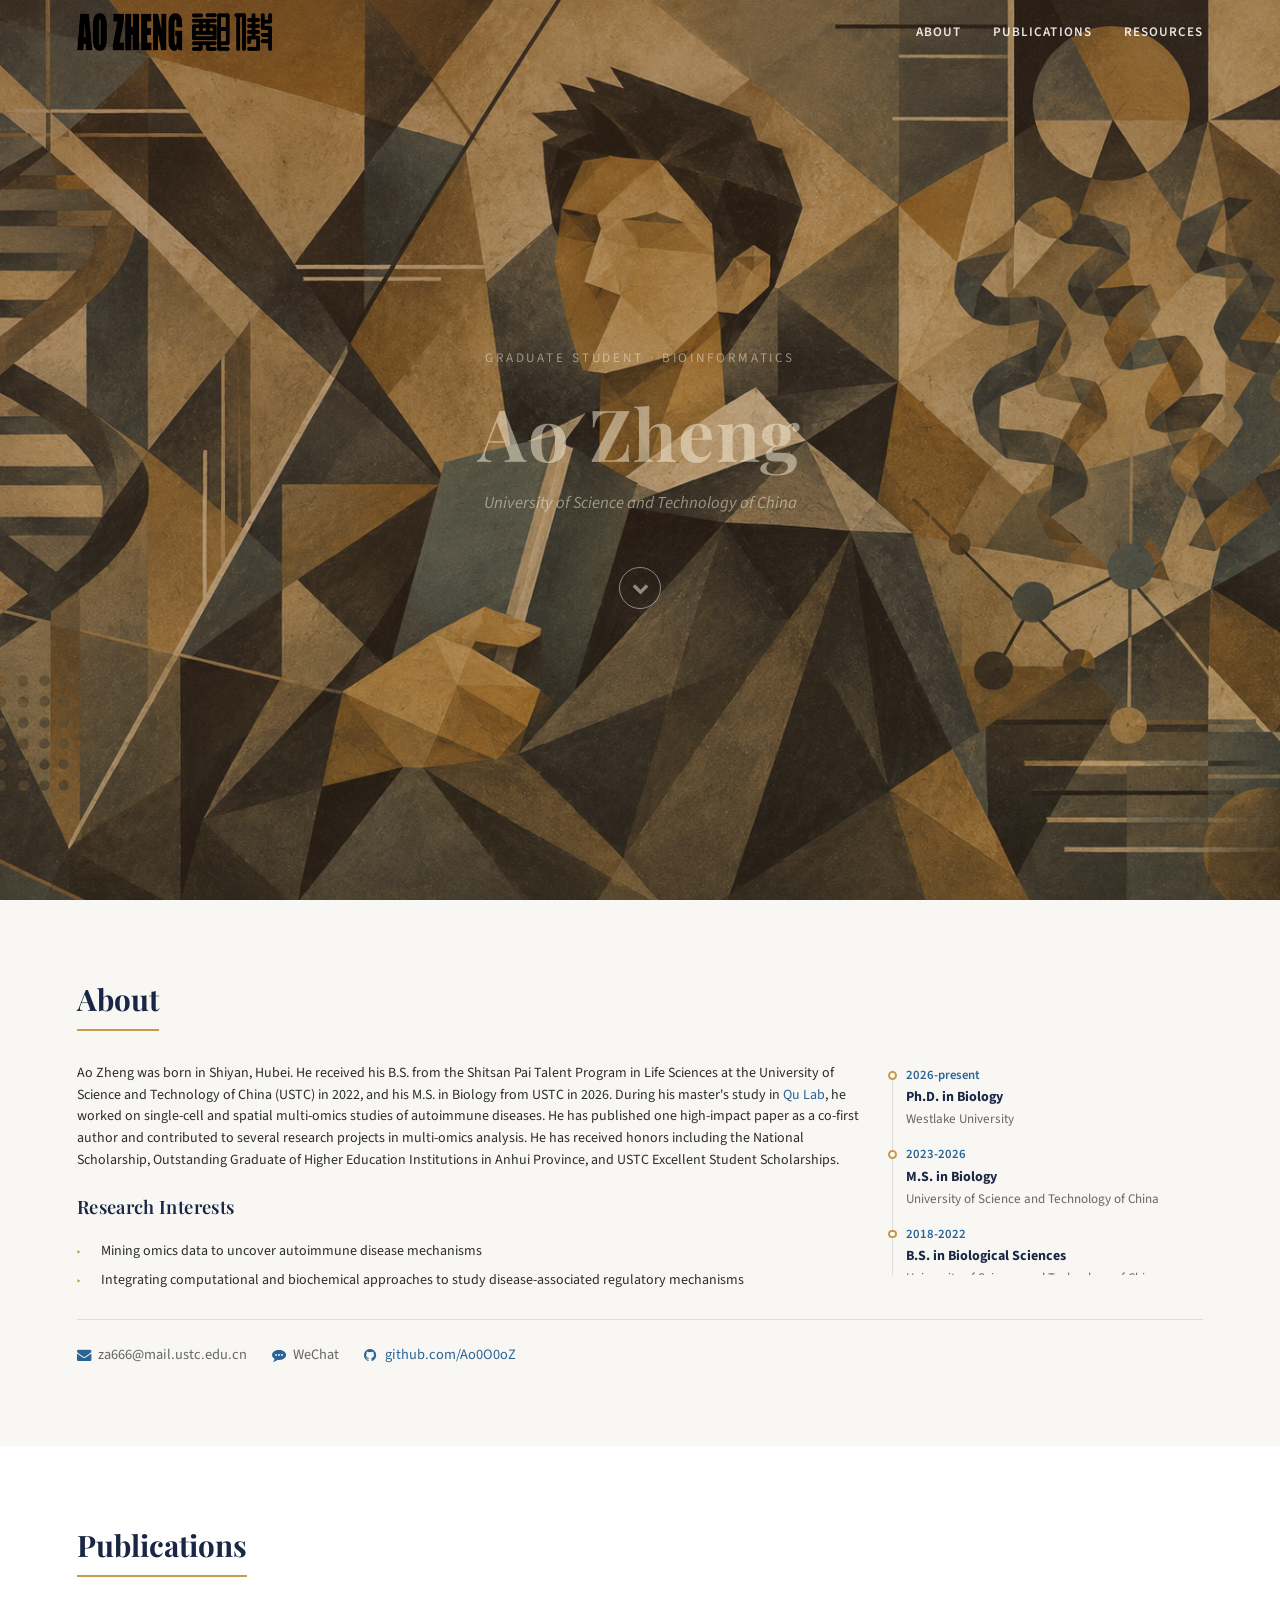
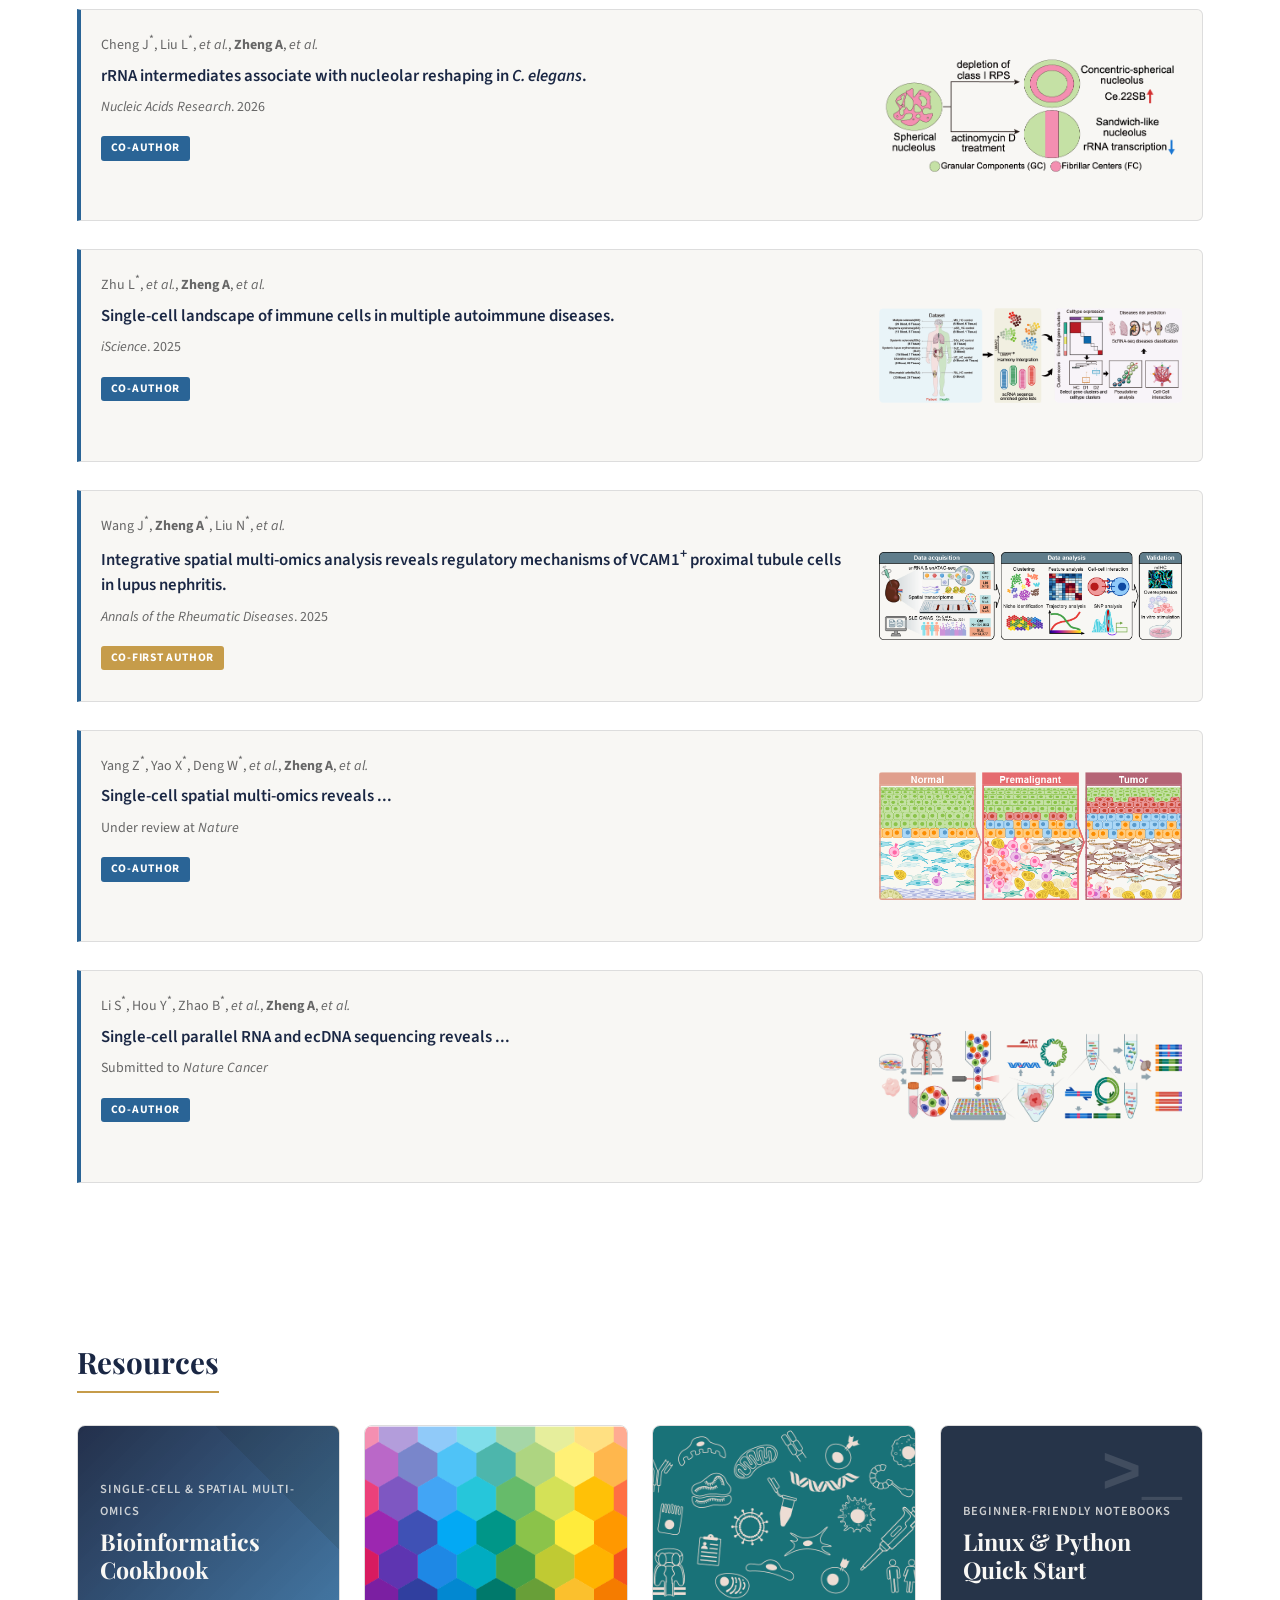
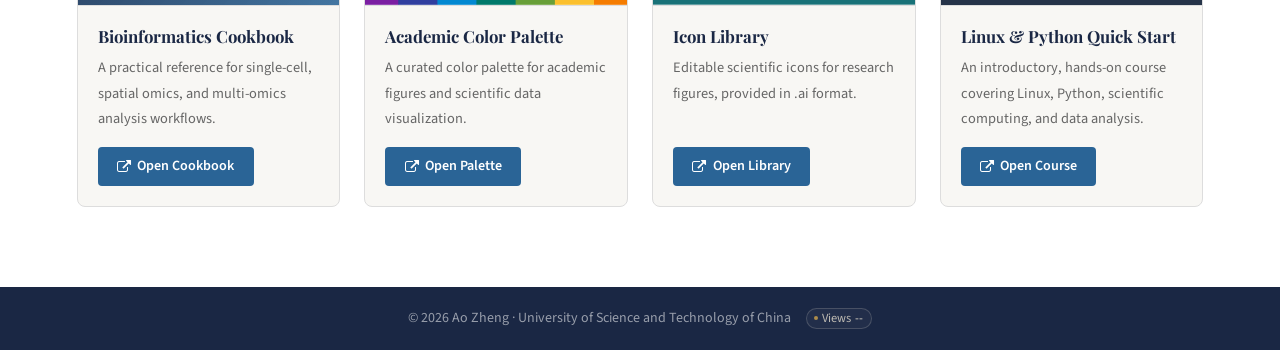
==== index.html @ b67fb912 "Add Linux and Python quick start course" ====
<!DOCTYPE html>
<html lang="en">
<head>
    <meta charset="UTF-8">
    <meta name="viewport" content="width=device-width, initial-scale=1.0">
    <title>Ao Zheng — Bioinformatics Researcher</title>
    <meta name="description" content="Personal website of Ao Zheng, graduate student at USTC specializing in bioinformatics and omics data analysis.">
    <meta name="keywords" content="Ao Zheng, bioinformatics, USTC, single-cell, spatial omics">
    <link rel="shortcut icon" href="images/favicon.png">

    <!-- Google Fonts -->
    <link rel="preconnect" href="https://fonts.googleapis.com">
    <link rel="preconnect" href="https://fonts.gstatic.com" crossorigin>
    <link href="https://fonts.googleapis.com/css2?family=Playfair+Display:ital,wght@0,400;0,600;0,700;1,400&family=Source+Sans+3:wght@300;400;600&display=swap" rel="stylesheet">

    <!-- Font Awesome (local) -->
    <link rel="stylesheet" href="css/font-awesome.min.css">

    <!-- Academic theme -->
    <link rel="stylesheet" href="css/academic.css">

</head>
<body>

<!-- ===================== NAVIGATION ===================== -->
<nav id="navbar">
    <div class="nav-container">
        <a href="#home" class="nav-brand">
            <img src="images/logo.png" id="nav-logo" alt="Ao Zheng">
        </a>
        <button class="nav-toggle" id="navToggle" aria-label="Toggle navigation">
            <span></span><span></span><span></span>
        </button>
        <ul class="nav-links" id="navLinks">
            <li><a href="#about">About</a></li>
            <li><a href="#publications">Publications</a></li>
            <li><a href="#resources">Resources</a></li>
        </ul>
    </div>
</nav>

<!-- ===================== HERO ===================== -->
<section id="home" class="hero">
    <div class="hero-overlay"></div>
    <div class="hero-content">
        <p class="hero-label">Graduate Student &middot; Bioinformatics</p>
        <h1 class="hero-name">Ao Zheng</h1>
        <p class="hero-affil">University of Science and Technology of China</p>
        <a href="#about" class="hero-scroll" aria-label="Scroll to About">
            <i class="fa fa-chevron-down"></i>
        </a>
    </div>
</section>

<!-- ===================== ABOUT ===================== -->
<section id="about" class="section section-light">
    <div class="container">
        <h2 class="section-title">About</h2>
        <div class="about-layout">
            <div class="about-bio">
                <p>Ao Zheng was born in Shiyan, Hubei. He received his B.S. from the Shitsan Pai Talent Program in Life Sciences at the University of Science and Technology of China (USTC) in 2022, and his M.S. in Biology from USTC in 2026. During his master's study in <a href="https://qulab.ustc.edu.cn/" target="_blank" rel="noopener">Qu Lab</a>, he worked on single-cell and spatial multi-omics studies of autoimmune diseases. He has published one high-impact paper as a co-first author and contributed to several research projects in multi-omics analysis. He has received honors including the National Scholarship, Outstanding Graduate of Higher Education Institutions in Anhui Province, and USTC Excellent Student Scholarships.</p>
                <div class="education-panel" aria-label="Education timeline">
                    <div class="education-timeline">
                        <div class="education-item">
                            <span class="education-year">2026-present</span>
                            <strong>Ph.D. in Biology</strong>
                            <p>Westlake University</p>
                        </div>
                        <div class="education-item">
                            <span class="education-year">2023-2026</span>
                            <strong>M.S. in Biology</strong>
                            <p>University of Science and Technology of China</p>
                        </div>
                        <div class="education-item">
                            <span class="education-year">2018-2022</span>
                            <strong>B.S. in Biological Sciences</strong>
                            <p>University of Science and Technology of China</p>
                        </div>
                        <div class="education-item">
                            <span class="education-year">2015-2018</span>
                            <strong>High School</strong>
                            <p>Shenzhen Middle School</p>
                        </div>
                    </div>
                </div>
                <h3 class="subsection-title" style="margin-top:1.5rem;">Research Interests</h3>
                <ul class="interest-list">
                    <li>Mining omics data to uncover autoimmune disease mechanisms</li>
                    <li>Integrating computational and biochemical approaches to study disease-associated regulatory mechanisms</li>
                </ul>
                <div class="contact-info">
                    <span><i class="fa fa-envelope"></i> za666@mail.ustc.edu.cn</span>
                    <button type="button" class="wechat-toggle" id="wechatToggle" aria-expanded="false" aria-controls="wechatQr">
                        <i class="fa fa-commenting"></i> WeChat
                    </button>
                    <span><i class="fa fa-github"></i> <a href="https://github.com/Ao0O0oZ" target="_blank" rel="noopener">github.com/Ao0O0oZ</a></span>
                </div>
            </div>
        </div>
    </div>
</section>

<div class="wechat-modal" id="wechatQr" hidden>
    <button type="button" class="wechat-modal-backdrop" id="wechatBackdrop" aria-label="Close WeChat QR code"></button>
    <div class="wechat-modal-card" role="dialog" aria-modal="true" aria-labelledby="wechatTitle">
        <button type="button" class="wechat-close" id="wechatClose" aria-label="Close WeChat QR code">&times;</button>
        <h3 id="wechatTitle">WeChat</h3>
        <img src="[data-uri]" alt="WeChat QR code">
        <p>ID: _Ao0O0oZ_</p>
    </div>
</div>

<!-- ===================== PUBLICATIONS ===================== -->
<section id="publications" class="section section-alt">
    <div class="container">
        <h2 class="section-title">Publications</h2>
        <div class="pub-list">

            <div class="pub-item">
                <div class="pub-content">
                    <p class="pub-authors">Cheng J<sup>*</sup>, Liu L<sup>*</sup>, <em>et al.</em>, <strong>Zheng A</strong>, <em>et al.</em></p>
                    <p class="pub-title">rRNA intermediates associate with nucleolar reshaping in <em>C. elegans</em>.</p>
                    <p class="pub-journal"><em>Nucleic Acids Research</em>. 2026</p>
                    <span class="pub-badge-co">Co-author</span>
                </div>
                <div class="pub-image">
                    <a href="https://academic.oup.com/nar/article/54/11/gkag598/8710946" target="_blank" rel="noopener">
                        <img src="images/publication-images/pub_3.png">
                    </a>
                </div>
            </div>

            <div class="pub-item">
                <div class="pub-content">
                    <p class="pub-authors">Zhu L<sup>*</sup>, <em>et al.</em>, <strong>Zheng A</strong>, <em>et al.</em></p>
                    <p class="pub-title">Single-cell landscape of immune cells in multiple autoimmune diseases.</p>
                    <p class="pub-journal"><em>iScience</em>. 2025</p>
                    <span class="pub-badge-co">Co-author</span>
                </div>
                <div class="pub-image">
                    <a href="https://www.cell.com/iscience/fulltext/S2589-0042(25)02776-2" target="_blank" rel="noopener">
                        <img src="images/publication-images/pub_2.png">
                    </a>
                </div>
            </div>

            <div class="pub-item">
                <div class="pub-content">
                    <p class="pub-authors">Wang J<sup>*</sup>, <strong>Zheng A</strong><sup>*</sup>, Liu N<sup>*</sup>, <em>et al.</em></p>
                    <p class="pub-title">Integrative spatial multi-omics analysis reveals regulatory mechanisms of VCAM1<sup>+</sup> proximal tubule cells in lupus nephritis.</p>
                    <p class="pub-journal"><em>Annals of the Rheumatic Diseases</em>. 2025</p>
                    <span class="pub-badge-first">Co-first Author</span>
                </div>
                <div class="pub-image">
                    <a href="https://www.sciencedirect.com/science/article/pii/S0003496725043158" target="_blank" rel="noopener">
                        <img src="images/publication-images/pub_1.png">
                    </a>
                </div>
            </div>

            <div class="pub-item">
                <div class="pub-content">
                    <p class="pub-authors">Yang Z<sup>*</sup>, Yao X<sup>*</sup>, Deng W<sup>*</sup>, <em>et al.</em>, <strong>Zheng A</strong>, <em>et al.</em></p>
                    <p class="pub-title">Single-cell spatial multi-omics reveals ...</p>
                    <p class="pub-journal">Under review at <em>Nature</em></p>
                    <span class="pub-badge-co">Co-author</span>
                </div>
                <div class="pub-image">
                    <img src="images/publication-images/pub_a.png">
                </div>
            </div>

            <div class="pub-item">
                <div class="pub-content">
                    <p class="pub-authors">Li S<sup>*</sup>, Hou Y<sup>*</sup>, Zhao B<sup>*</sup>, <em>et al.</em>, <strong>Zheng A</strong>, <em>et al.</em></p>
                    <p class="pub-title">Single-cell parallel RNA and ecDNA sequencing reveals ...</p>
                    <p class="pub-journal">Submitted to <em>Nature Cancer</em></p>
                    <span class="pub-badge-co">Co-author</span>
                </div>
                <div class="pub-image">
                    <img src="images/publication-images/pub_b.png">
                </div>
            </div>

        </div>
    </div>
</section>

<!-- ===================== RESOURCES ===================== -->
<section id="resources" class="section section-alt">
    <div class="container">
        <h2 class="section-title">Resources</h2>
        <div class="resource-grid">
            <div class="resource-card">
                <div class="resource-cover resource-cover-cookbook">
                    <span>Single-cell &amp; Spatial Multi-omics</span>
                    <strong>Bioinformatics Cookbook</strong>
                </div>
                <div class="resource-info">
                    <h4>Bioinformatics Cookbook</h4>
                    <p>A practical reference for single-cell, spatial omics, and multi-omics analysis workflows.</p>
                    <a href="resources/bioinformatics_cookbook.html" target="_blank" rel="noopener" class="btn-download">
                        <i class="fa fa-external-link"></i> Open Cookbook
                    </a>
                </div>
            </div>
            <div class="resource-card">
                <div class="resource-image">
                    <img src="images/resources-images/palette_thumbnail.png" alt="Academic color palette preview">
                </div>
                <div class="resource-info">
                    <h4>Academic Color Palette</h4>
                    <p>A curated color palette for academic figures and scientific data visualization.</p>
                    <a href="resources/palette.html" target="_blank" rel="noopener" class="btn-download">
                        <i class="fa fa-external-link"></i> Open Palette
                    </a>
                </div>
            </div>
            <div class="resource-card">
                <div class="resource-image">
                    <img src="images/resources-images/icon_lib.png" alt="Scientific icon library preview">
                </div>
                <div class="resource-info">
                    <h4>Icon Library</h4>
                    <p>Editable scientific icons for research figures, provided in .ai format.</p>
                    <a href="resources/icon_library.html" target="_blank" rel="noopener" class="btn-download">
                        <i class="fa fa-external-link"></i> Open Library
                    </a>
                </div>
            </div>
            <div class="resource-card">
                <div class="resource-cover resource-cover-quickstart">
                    <span>Beginner-friendly notebooks</span>
                    <strong>Linux &amp; Python Quick Start</strong>
                </div>
                <div class="resource-info">
                    <h4>Linux &amp; Python Quick Start</h4>
                    <p>An introductory, hands-on course covering Linux, Python, scientific computing, and data analysis.</p>
                    <a href="resources/linux_python_quickstart.html" target="_blank" rel="noopener" class="btn-download">
                        <i class="fa fa-external-link"></i> Open Course
                    </a>
                </div>
            </div>
        </div>
    </div>
</section>

<!-- ===================== FOOTER ===================== -->
<footer id="footer">
    <div class="container">
        <p class="footer-line">
            <span>&copy; 2026 Ao Zheng &middot; University of Science and Technology of China</span>
            <span class="visitor-counter" aria-label="Page views">Views <span id="vercount_value_site_pv">--</span></span>
        </p>
    </div>
</footer>
<script defer src="https://events.vercount.one/js"></script>

<!-- Navigation behavior (vanilla JS — no jQuery required) -->
<script>
(function () {
    var navbar  = document.getElementById('navbar');
    var toggle  = document.getElementById('navToggle');
    var links   = document.getElementById('navLinks');
    var sections = Array.from(document.querySelectorAll('section[id]'));
    var navAs    = Array.from(document.querySelectorAll('.nav-links a[href^="#"]'));
    var wechatToggle = document.getElementById('wechatToggle');
    var wechatQr = document.getElementById('wechatQr');
    var wechatBackdrop = document.getElementById('wechatBackdrop');
    var wechatClose = document.getElementById('wechatClose');

    // Hamburger toggle
    toggle.addEventListener('click', function () {
        links.classList.toggle('open');
    });

    // Close mobile menu when a link is tapped
    links.addEventListener('click', function (e) {
        if (e.target.tagName === 'A') links.classList.remove('open');
    });

    if (wechatToggle && wechatQr) {
        function openWechatQr() {
            wechatQr.hidden = false;
            wechatToggle.setAttribute('aria-expanded', 'true');
        }

        function closeWechatQr() {
            wechatQr.hidden = true;
            wechatToggle.setAttribute('aria-expanded', 'false');
        }

        wechatToggle.addEventListener('click', openWechatQr);
        if (wechatBackdrop) wechatBackdrop.addEventListener('click', closeWechatQr);
        if (wechatClose) wechatClose.addEventListener('click', closeWechatQr);
        document.addEventListener('keydown', function (e) {
            if (e.key === 'Escape' && !wechatQr.hidden) closeWechatQr();
        });
    }

    // Sticky nav + scroll-spy
    window.addEventListener('scroll', function () {
        var y = window.scrollY;
        navbar.classList.toggle('scrolled', y > 50);

        // Scroll-spy
        var current = '';
        sections.forEach(function (sec) {
            if (y >= sec.offsetTop - 90) current = sec.id;
        });
        navAs.forEach(function (a) {
            a.classList.toggle('active', a.getAttribute('href') === '#' + current);
        });
    }, { passive: true });
})();
</script>

</body>
</html>
---- css/academic.css ----
/* ====================================================
   ACADEMIC PERSONAL WEBSITE — Ao Zheng
   ==================================================== */

:root {
    --navy:       #1a2744;
    --blue:       #2a6496;
    --blue-light: #3a7cbd;
    --accent:     #c69c4a;
    --text:       #2c2c2c;
    --text-muted: #666;
    --bg:         #f8f7f4;
    --bg-alt:     #ffffff;
    --border:     #ddd;
    --section-pad: 5rem;
    --page-width:  88%;
}

*, *::before, *::after { box-sizing: border-box; margin: 0; padding: 0; }

html { scroll-behavior: smooth; }

body {
    font-family: 'Source Sans 3', 'Source Sans Pro', 'Helvetica Neue', Arial, sans-serif;
    font-size: 17px;
    font-weight: 400;
    color: var(--text);
    background: var(--bg);
    line-height: 1.75;
}

h1, h2, h3, h4 {
    font-family: 'Playfair Display', Georgia, 'Times New Roman', serif;
    color: var(--navy);
    line-height: 1.3;
}

a { color: var(--blue); text-decoration: none; }
a:hover { text-decoration: underline; }

/* ===================== NAVIGATION ===================== */

#navbar {
    position: fixed;
    top: 0; left: 0; right: 0;
    z-index: 1000;
    background: transparent;
    transition: background 0.3s, box-shadow 0.3s;
}

#navbar.scrolled {
    background: rgba(255, 255, 255, 0.97);
    box-shadow: 0 1px 8px rgba(0, 0, 0, 0.1);
}

.nav-container {
    width: var(--page-width);
    max-width: none;
    margin: 0 auto;
    padding: 0;
    height: 64px;
    display: flex;
    align-items: center;
    justify-content: space-between;
}

.nav-brand {
    display: flex;
    align-items: center;
    text-decoration: none;
    flex-shrink: 0;
}

#nav-logo {
    height: 38px;
    width: auto;
    display: block;
}

.nav-links {
    list-style: none;
    display: flex;
    align-items: center;
    gap: 2rem;
}

.nav-links a {
    font-size: 0.82rem;
    font-weight: 600;
    letter-spacing: 0.08em;
    text-transform: uppercase;
    color: rgba(255, 255, 255, 0.88);
    text-decoration: none;
    padding-bottom: 3px;
    border-bottom: 2px solid transparent;
    transition: color 0.2s, border-color 0.2s;
}

#navbar.scrolled .nav-links a { color: var(--text-muted); }

.nav-links a:hover,
.nav-links a.active {
    color: var(--accent) !important;
    border-bottom-color: var(--accent);
    text-decoration: none;
}

.nav-links .nav-cv { color: var(--accent) !important; }

.nav-toggle {
    display: none;
    flex-direction: column;
    gap: 5px;
    background: none;
    border: none;
    cursor: pointer;
    padding: 6px;
}

.nav-toggle span {
    display: block;
    width: 24px;
    height: 2px;
    background: white;
    border-radius: 1px;
    transition: background 0.3s, transform 0.3s;
}

#navbar.scrolled .nav-toggle span { background: var(--navy); }

/* ===================== HERO ===================== */

.hero {
    position: relative;
    height: 100vh;
    height: 100svh;
    min-height: 580px;
    background: url('../images/banner-images/banner-image-1.png') center center / cover no-repeat;
    display: flex;
    align-items: center;
    justify-content: center;
    text-align: center;
}

.hero-overlay {
    position: absolute;
    inset: 0;
    background: linear-gradient(
        160deg,
        rgba(80, 40, 15, 0.38) 0%,
        rgba(110, 65, 20, 0.20) 100%
    );
}

.hero-content {
    position: relative;
    z-index: 1;
    color: rgba(248, 239, 218, 0.5);
    padding: 0 1.5rem;
    max-width: 700px;
    transform: translateY(28px);
}

.hero-label {
    font-size: 0.82rem;
    letter-spacing: 0.22em;
    text-transform: uppercase;
    color: rgba(248, 239, 218, 0.5);
    margin-bottom: 1rem;
}

.hero-name {
    font-family: 'Playfair Display', serif;
    font-size: clamp(2.6rem, 6vw, 4.5rem);
    font-weight: 700;
    color: rgba(248, 239, 218, 0.5);
    margin-bottom: 0.6rem;
    letter-spacing: 0.02em;
}

.hero-affil {
    font-size: 1.05rem;
    color: rgba(248, 239, 218, 0.5);
    margin-bottom: 3rem;
    font-style: italic;
}

.hero-scroll {
    display: inline-flex;
    align-items: center;
    justify-content: center;
    width: 42px;
    height: 42px;
    border: 1px solid rgba(255, 255, 255, 0.45);
    border-radius: 50%;
    color: rgba(248, 239, 218, 0.5);
    text-decoration: none;
    transition: border-color 0.2s, color 0.2s;
    animation: bounce 2.2s ease-in-out infinite;
}

.hero-scroll:hover {
    border-color: var(--accent);
    color: var(--accent);
    text-decoration: none;
}

@keyframes bounce {
    0%, 100% { transform: translateY(0); }
    50%       { transform: translateY(7px); }
}

/* ===================== LAYOUT ===================== */

.container {
    width: var(--page-width);
    max-width: none;
    margin: 0 auto;
    padding: 0;
}

.section { padding: var(--section-pad) 0; }
.section-light { background: var(--bg); }
.section-alt   { background: var(--bg-alt); }

.section-title {
    font-size: 1.85rem;
    font-weight: 700;
    margin-bottom: 2rem;
    padding-bottom: 0.65rem;
    border-bottom: 2px solid var(--accent);
    display: inline-block;
}

.subsection-title {
    font-family: 'Playfair Display', serif;
    font-size: 1.15rem;
    font-weight: 600;
    color: var(--navy);
    margin: 2.5rem 0 1.1rem;
    letter-spacing: 0.02em;
}

/* ===================== ABOUT ===================== */

.about-layout {
    position: relative;
}

.about-bio {
    font-size: 0.875rem;
    line-height: 1.55;
}

.about-bio p { margin-bottom: 1rem; }

.about-bio > p:first-child {
    padding-right: min(36%, 340px);
}

.interest-list {
    list-style: none;
    margin: 0.4rem 0 1.2rem;
    padding: 0;
}

.interest-list li {
    padding: 0.25rem 0 0.25rem 1.5rem;
    position: relative;
    color: var(--text);
    font-size: 0.875rem;
    line-height: 1.5;
}

.interest-list li::before {
    content: '▸';
    position: absolute;
    left: 0;
    color: var(--accent);
    font-size: 0.85em;
    top: 0.4rem;
}

.education-panel {
    position: absolute;
    top: 0.15rem;
    right: 0;
    width: min(32%, 320px);
    max-height: 210px;
    overflow-y: auto;
    padding: 0.05rem 0 0.05rem 0.35rem;
    background: transparent;
}

.education-timeline {
    position: relative;
    display: grid;
    gap: 1rem;
    padding-left: 1.1rem;
}

.education-timeline::before {
    content: '';
    position: absolute;
    top: 0.25rem;
    bottom: 0.25rem;
    left: 0.2rem;
    width: 1px;
    background: var(--border);
}

.education-item {
    position: relative;
}

.education-item::before {
    content: '';
    position: absolute;
    top: 0.3rem;
    left: -1.15rem;
    width: 0.55rem;
    height: 0.55rem;
    border: 2px solid var(--accent);
    border-radius: 50%;
    background: var(--bg-alt);
}

.education-year {
    display: block;
    margin-bottom: 0.15rem;
    color: var(--blue);
    font-size: 0.8rem;
    font-weight: 600;
}

.education-item strong {
    display: block;
    color: var(--navy);
    font-size: 0.875rem;
    line-height: 1.35;
}

.education-item p {
    margin: 0.2rem 0 0;
    color: var(--text-muted);
    font-size: 0.82rem;
    line-height: 1.45;
}

.contact-info {
    display: flex;
    flex-wrap: wrap;
    gap: 0.75rem 1.5rem;
    margin-top: 1.5rem;
    padding-top: 1.5rem;
    border-top: 1px solid var(--border);
}

.contact-info span {
    display: inline-flex;
    align-items: center;
    gap: 0.45rem;
    font-size: 0.9rem;
    color: var(--text-muted);
}

.wechat-toggle {
    display: inline-flex;
    align-items: center;
    gap: 0.45rem;
    border: 0;
    background: transparent;
    color: var(--text-muted);
    font: inherit;
    font-size: 0.9rem;
    cursor: pointer;
    padding: 0;
}

.wechat-toggle:hover,
.wechat-toggle[aria-expanded="true"] {
    color: var(--blue);
}

.contact-info i,
.wechat-toggle i {
    color: var(--blue);
    width: 1em;
    text-align: center;
}

.wechat-modal[hidden] {
    display: none;
}

.wechat-modal {
    position: fixed;
    inset: 0;
    z-index: 2000;
    display: grid;
    place-items: center;
    padding: 1rem;
}

.wechat-modal-backdrop {
    position: absolute;
    inset: 0;
    border: 0;
    background: rgba(26, 39, 68, 0.42);
    cursor: pointer;
}

.wechat-modal-card {
    position: relative;
    z-index: 1;
    width: min(88vw, 260px);
    padding: 1.25rem;
    border: 1px solid var(--border);
    border-radius: 8px;
    background: var(--bg-alt);
    box-shadow: 0 18px 50px rgba(0, 0, 0, 0.22);
    text-align: center;
}

.wechat-modal-card h3 {
    margin-bottom: 0.8rem;
    font-size: 1.05rem;
}

.wechat-modal-card img {
    display: block;
    width: min(62vw, 180px);
    height: min(62vw, 180px);
    margin: 0 auto;
}

.wechat-modal-card p {
    margin: 0.75rem 0 0;
    color: var(--text-muted);
    font-size: 0.9rem;
}

.wechat-close {
    position: absolute;
    top: 0.45rem;
    right: 0.55rem;
    border: 0;
    background: transparent;
    color: var(--text-muted);
    font-size: 1.35rem;
    line-height: 1;
    cursor: pointer;
}

.wechat-close:hover {
    color: var(--navy);
}

/* ===================== PUBLICATIONS ===================== */

.pub-list {
    display: flex;
    flex-direction: column;
    gap: 1.75rem;
}

.pub-item {
    display: flex;
    gap: 1.5rem;
    align-items: flex-start;
    background: var(--bg);
    border: 1px solid var(--border);
    border-left: 4px solid var(--blue);
    border-radius: 0 6px 6px 0;
    padding: 1.25rem;
    transition: box-shadow 0.2s;
}

.pub-item:hover {
    box-shadow: 0 4px 16px rgba(0, 0, 0, 0.07);
}

.pub-content { flex: 1.25; }

.pub-authors {
    font-size: 0.875rem;
    color: var(--text-muted);
    margin-bottom: 0.4rem;
}

.pub-title {
    font-size: 1.05rem;
    font-weight: 600;
    color: var(--navy);
    line-height: 1.5;
    margin-bottom: 0.4rem;
}

.pub-journal {
    font-size: 0.875rem;
    color: var(--text-muted);
    margin-bottom: 0.8rem;
}

.pub-badge-first {
    display: inline-block;
    background: var(--accent);
    color: white;
    font-size: 0.72rem;
    font-weight: 700;
    letter-spacing: 0.06em;
    text-transform: uppercase;
    padding: 2px 10px;
    border-radius: 3px;
}

.pub-badge-co {
    display: inline-block;
    background: var(--blue);
    color: white;
    font-size: 0.72rem;
    font-weight: 700;
    letter-spacing: 0.06em;
    text-transform: uppercase;
    padding: 2px 10px;
    border-radius: 3px;
}

.pub-image {
    flex: 0 0 clamp(220px, 28%, 340px);
    aspect-ratio: 16 / 9;
    min-height: 160px;
    flex-shrink: 0;
    background: transparent;
    border: none;
    border-radius: 4px;
    display: flex;
    align-items: center;
    justify-content: center;
    overflow: hidden;
}

.pub-image img {
    max-width: 100%;
    max-height: 100%;
    width: auto;
    height: auto;
    object-fit: contain;
    display: block;
    border-radius: 3px;
}

/* ===================== GALLERY ===================== */

.gallery-grid {
    display: grid;
    grid-template-columns: repeat(auto-fill, minmax(200px, 1fr));
    gap: 0.9rem;
}

.gallery-item {
    position: relative;
    border-radius: 6px;
    overflow: hidden;
    background: #e8e8e8;
    aspect-ratio: 1 / 1;
    cursor: pointer;
}

.gallery-item img {
    width: 100%;
    height: 100%;
    object-fit: cover;
    display: block;
    transition: transform 0.35s ease;
}

.gallery-item:hover img { transform: scale(1.06); }

.gallery-caption {
    position: absolute;
    inset: 0;
    background: rgba(16, 28, 58, 0.84);
    color: white;
    font-size: 0.85rem;
    line-height: 1.5;
    display: flex;
    align-items: center;
    justify-content: center;
    text-align: center;
    padding: 1rem;
    opacity: 0;
    transition: opacity 0.28s ease;
}

.gallery-item:hover .gallery-caption { opacity: 1; }

/* ===================== RESOURCES ===================== */

.resource-grid {
    display: grid;
    grid-template-columns: repeat(auto-fill, minmax(260px, 1fr));
    gap: 1.5rem;
}

.resource-card {
    display: flex;
    flex-direction: column;
    border: 1px solid var(--border);
    border-radius: 8px;
    overflow: hidden;
    background: var(--bg);
    transition: box-shadow 0.25s;
}

.resource-card:hover { box-shadow: 0 6px 20px rgba(0, 0, 0, 0.09); }

.resource-image {
    height: 180px;
    border-bottom: 1px solid var(--border);
    background: var(--bg-alt);
}

.resource-image img {
    width: 100%;
    height: 100%;
    object-fit: cover;
    display: block;
}

.resource-cover {
    height: 180px;
    display: flex;
    flex: 0 0 auto;
    flex-direction: column;
    justify-content: flex-end;
    gap: 0.35rem;
    padding: 1.4rem;
    border-bottom: 1px solid var(--border);
    color: var(--bg);
}

.resource-cover span {
    font-size: 0.78rem;
    font-weight: 600;
    letter-spacing: 0.08em;
    text-transform: uppercase;
    color: rgba(248, 247, 244, 0.78);
}

.resource-cover strong {
    max-width: 15rem;
    font-family: 'Playfair Display', Georgia, 'Times New Roman', serif;
    font-size: 1.45rem;
    line-height: 1.18;
}

.resource-cover-cookbook {
    background:
        linear-gradient(135deg, rgba(26, 39, 68, 0.96), rgba(42, 100, 150, 0.88)),
        linear-gradient(45deg, transparent 72%, rgba(198, 156, 74, 0.86) 72%);
}

.resource-cover-quickstart {
    position: relative;
    isolation: isolate;
    background: #263449;
}

.resource-cover-quickstart::before {
    content: '>_';
    position: absolute;
    z-index: -1;
    top: 1rem;
    right: 1.25rem;
    color: rgba(248, 247, 244, 0.13);
    font-family: 'Courier New', monospace;
    font-size: 4.2rem;
    font-weight: 700;
    line-height: 1;
}

.resource-info {
    display: flex;
    flex: 1;
    flex-direction: column;
    padding: 1.25rem;
}

.resource-info h4 {
    font-family: 'Playfair Display', serif;
    font-size: 1.05rem;
    margin-bottom: 0.45rem;
}

.resource-info p {
    font-size: 0.9rem;
    color: var(--text-muted);
    margin-bottom: 1rem;
}

.resource-info .btn-download {
    margin-top: auto;
    align-self: flex-start;
}

.btn-download {
    display: inline-flex;
    align-items: center;
    gap: 0.4rem;
    background: var(--blue);
    color: white;
    padding: 0.45rem 1.2rem;
    border-radius: 4px;
    font-size: 0.88rem;
    font-weight: 600;
    text-decoration: none;
    transition: background 0.2s;
}

.btn-download:hover {
    background: var(--blue-light);
    color: white;
    text-decoration: none;
}

/* ===================== FOOTER ===================== */

#footer {
    background: var(--navy);
    color: rgba(255, 255, 255, 0.55);
    padding: 1.2rem 0;
    text-align: center;
    font-size: 0.875rem;
}

#footer p + p { margin-top: 0.6rem; }

.footer-line {
    display: inline-flex;
    align-items: center;
    justify-content: center;
    flex-wrap: wrap;
    gap: 0.9rem;
    margin: 0;
}

.visitor-counter {
    display: inline-flex;
    align-items: center;
    gap: 0.25rem;
    padding: 0.22rem 0.48rem;
    border: 1px solid rgba(248, 239, 218, 0.18);
    border-radius: 999px;
    background: rgba(255, 255, 255, 0.035);
    color: rgba(248, 239, 218, 0.72);
    font-size: 0.78rem;
    line-height: 1;
    white-space: nowrap;
}

.visitor-counter::before {
    content: '';
    width: 4px;
    height: 4px;
    border-radius: 50%;
    background: var(--accent);
    opacity: 0.85;
}

#vercount_value_site_pv {
    color: rgba(248, 239, 218, 0.9);
    font-variant-numeric: tabular-nums;
}

#footer a {
    color: rgba(255, 255, 255, 0.55);
    font-size: 1.2rem;
    transition: color 0.2s;
    text-decoration: none;
}

#footer a:hover { color: var(--accent); }

/* ===================== MOBILE ===================== */

@media (max-width: 768px) {
    :root {
        --section-pad: 3rem;
        --page-width: 88%;
    }

    /* Mobile nav */
    .nav-toggle { display: flex; }

    .nav-links {
        display: none;
        flex-direction: column;
        gap: 0;
        position: absolute;
        top: 64px; left: 0; right: 0;
        background: rgba(255, 255, 255, 0.98);
        box-shadow: 0 6px 16px rgba(0, 0, 0, 0.1);
        padding: 0.5rem 0 1rem;
    }

    .nav-links.open { display: flex; }
    .nav-links li { width: 100%; }

    .nav-links a {
        color: var(--navy) !important;
        display: block;
        padding: 0.7rem 2rem;
        border-bottom: none !important;
        font-size: 0.88rem;
    }

    .nav-links a:hover,
    .nav-links a.active {
        background: var(--bg);
        color: var(--blue) !important;
        border-color: transparent !important;
    }

    .about-bio > p:first-child {
        padding-right: 0;
    }

    .education-panel {
        position: static;
        width: auto;
        max-height: 220px;
        margin: 1rem 0 0.9rem;
    }

    /* Pub layout stacks */
    .pub-item { flex-direction: column; }

    .pub-image {
        width: 100%;
        flex-basis: auto;
        min-height: 0;
        aspect-ratio: 16 / 9;
    }

    /* Gallery: 2 columns on tablets */
    .gallery-grid { grid-template-columns: repeat(2, 1fr); }

    /* Show caption always on touch devices */
    .gallery-caption {
        opacity: 1;
        background: rgba(16, 28, 58, 0.65);
        font-size: 0.75rem;
    }

    .gallery-item img { transform: none !important; }

    .contact-info { flex-direction: column; gap: 0.45rem; }

    .footer-line { gap: 0.65rem; }
}

@media (max-width: 480px) {
    .hero-name { font-size: 2.2rem; }
    .section-title { font-size: 1.5rem; }
    .gallery-grid { grid-template-columns: repeat(2, 1fr); gap: 0.5rem; }
}
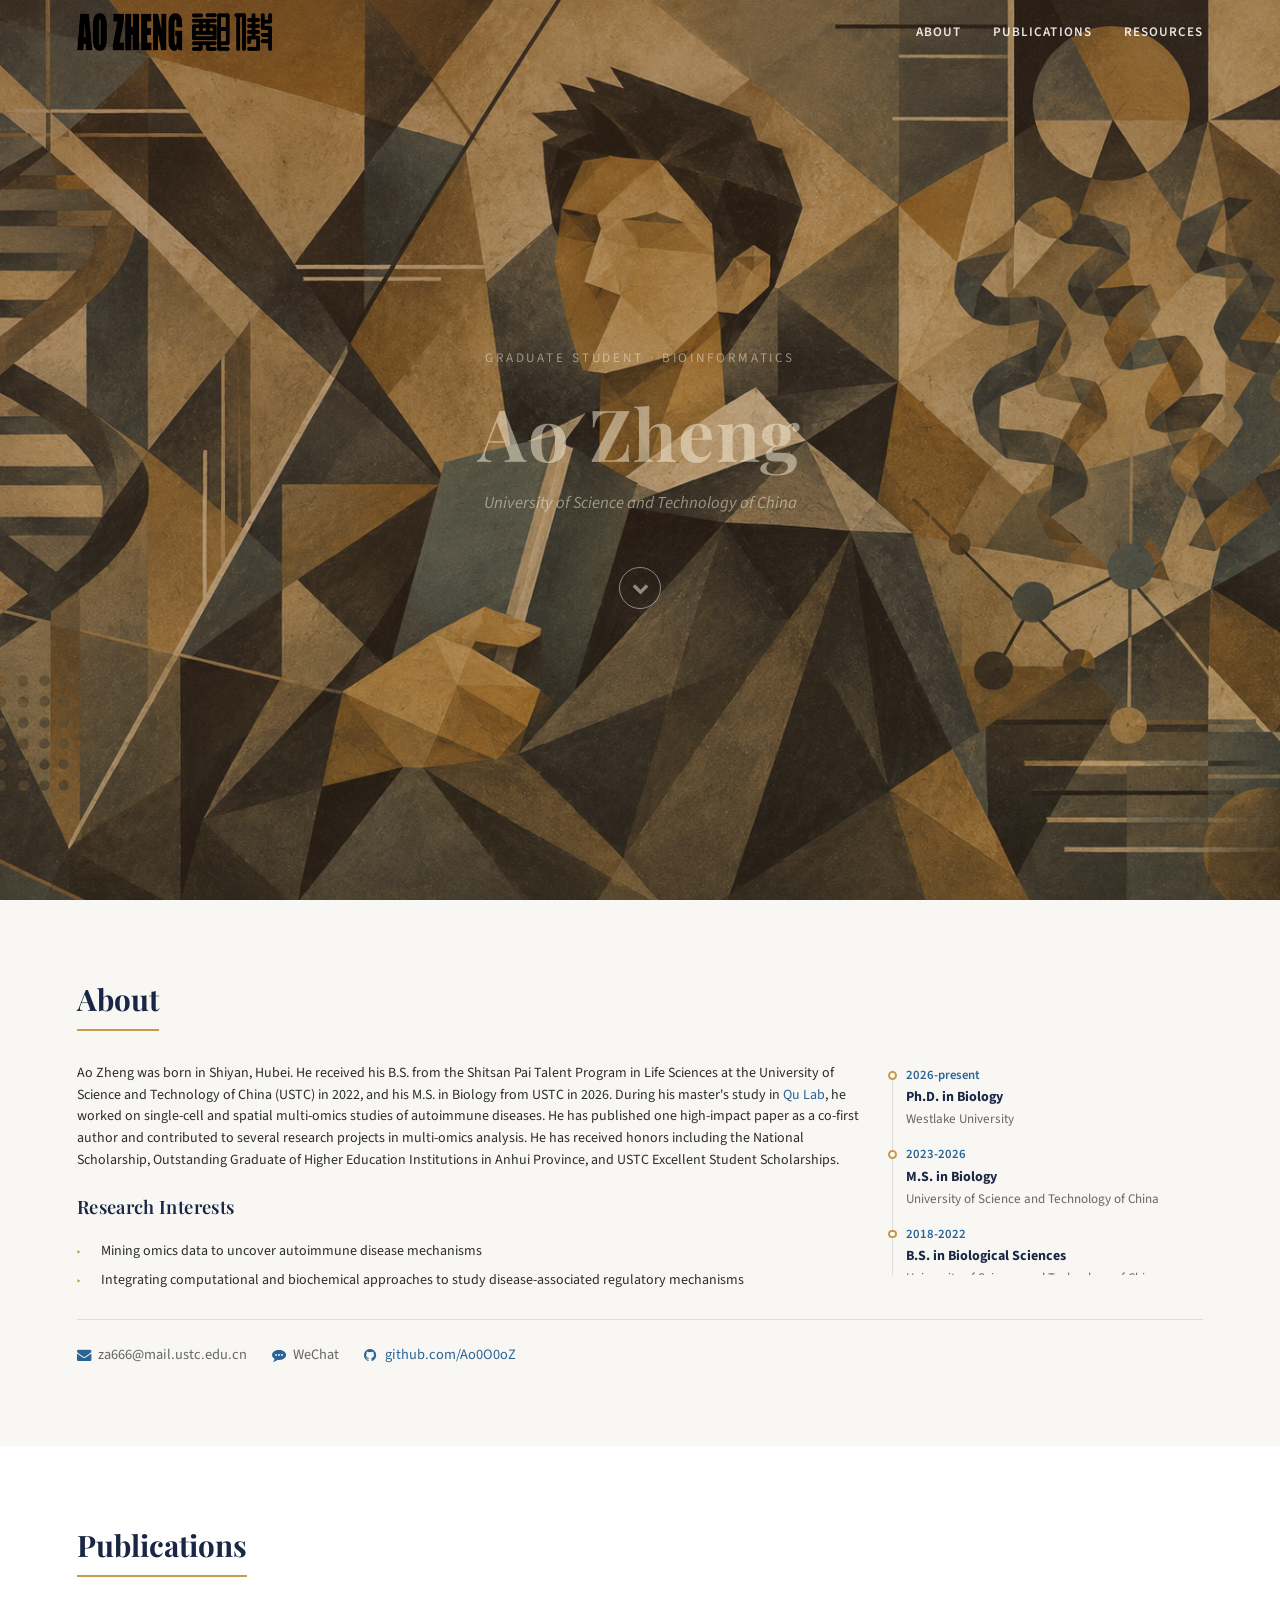
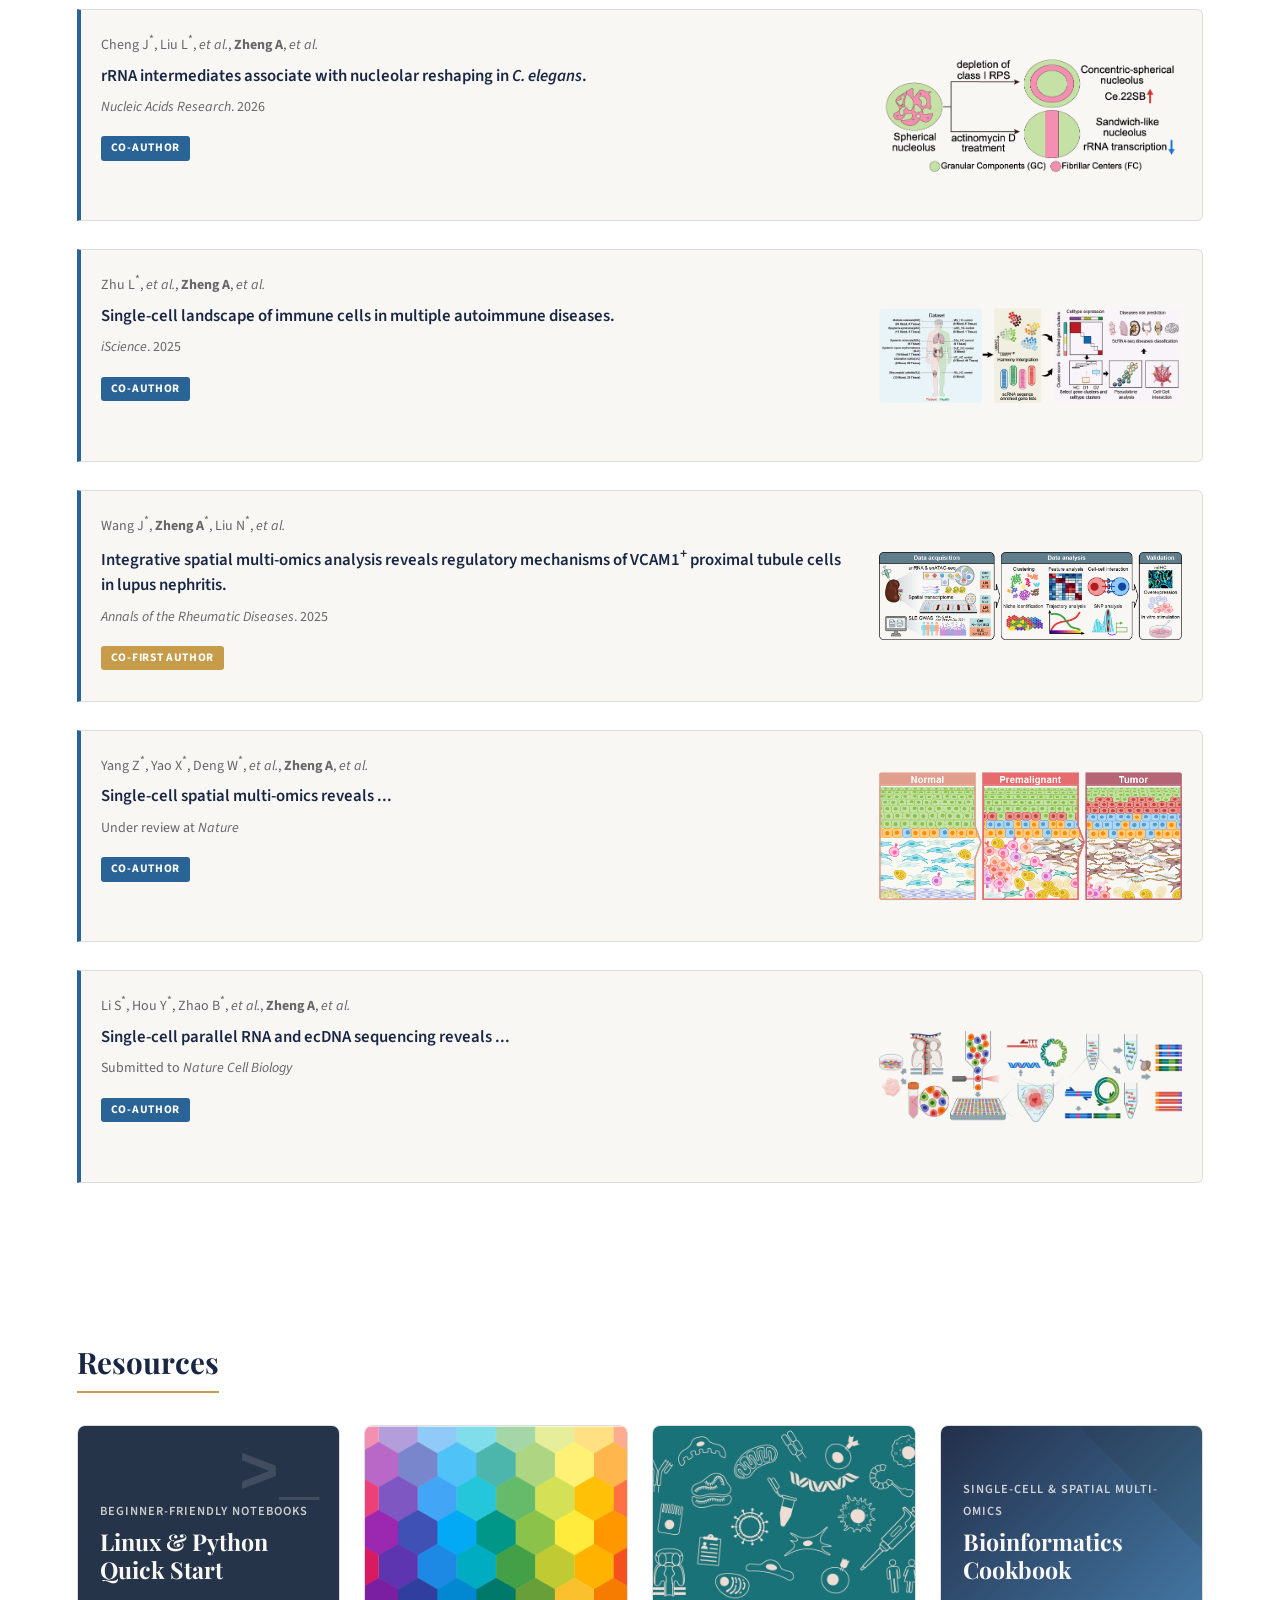
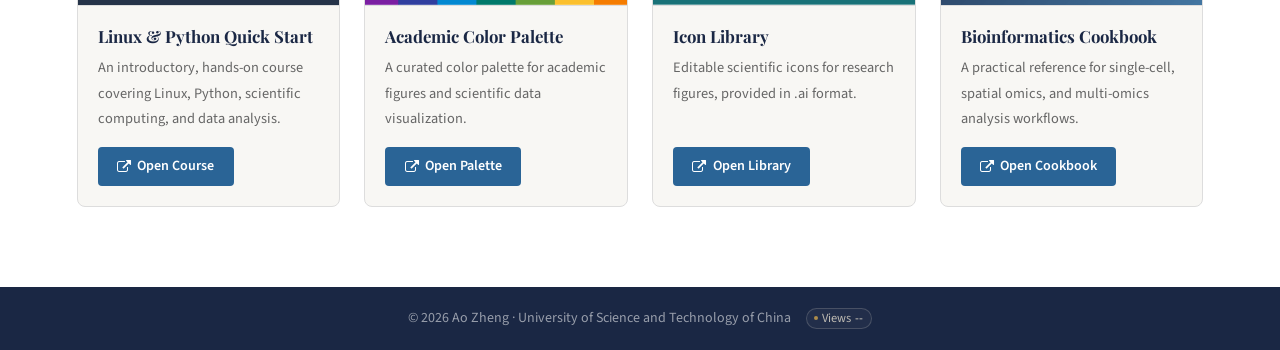
==== commit 64735d96: "Refine resources and Cookbook highlighting" ====
--- a/index.html
+++ b/index.html
@@ -174,7 +174,7 @@
                 <div class="pub-content">
                     <p class="pub-authors">Li S<sup>*</sup>, Hou Y<sup>*</sup>, Zhao B<sup>*</sup>, <em>et al.</em>, <strong>Zheng A</strong>, <em>et al.</em></p>
                     <p class="pub-title">Single-cell parallel RNA and ecDNA sequencing reveals ...</p>
-                    <p class="pub-journal">Submitted to <em>Nature Cancer</em></p>
+                    <p class="pub-journal">Submitted to <em>Nature Cell Biology</em></p>
                     <span class="pub-badge-co">Co-author</span>
                 </div>
                 <div class="pub-image">
@@ -192,6 +192,43 @@
         <h2 class="section-title">Resources</h2>
         <div class="resource-grid">
             <div class="resource-card">
+                <div class="resource-cover resource-cover-quickstart">
+                    <span>Beginner-friendly notebooks</span>
+                    <strong>Linux &amp; Python Quick Start</strong>
+                </div>
+                <div class="resource-info">
+                    <h4>Linux &amp; Python Quick Start</h4>
+                    <p>An introductory, hands-on course covering Linux, Python, scientific computing, and data analysis.</p>
+                    <a href="resources/linux_python_quickstart.html" target="_blank" rel="noopener" class="btn-download">
+                        <i class="fa fa-external-link"></i> Open Course
+                    </a>
+                </div>
+            </div>
+            <div class="resource-card">
+                <div class="resource-image">
+                    <img src="images/resources-images/palette_thumbnail.png" alt="Academic color palette preview">
+                </div>
+                <div class="resource-info">
+                    <h4>Academic Color Palette</h4>
+                    <p>A curated color palette for academic figures and scientific data visualization.</p>
+                    <a href="resources/palette.html" target="_blank" rel="noopener" class="btn-download">
+                        <i class="fa fa-external-link"></i> Open Palette
+                    </a>
+                </div>
+            </div>
+            <div class="resource-card">
+                <div class="resource-image">
+                    <img src="images/resources-images/icon_lib.png" alt="Scientific icon library preview">
+                </div>
+                <div class="resource-info">
+                    <h4>Icon Library</h4>
+                    <p>Editable scientific icons for research figures, provided in .ai format.</p>
+                    <a href="resources/icon_library.html" target="_blank" rel="noopener" class="btn-download">
+                        <i class="fa fa-external-link"></i> Open Library
+                    </a>
+                </div>
+            </div>
+            <div class="resource-card">
                 <div class="resource-cover resource-cover-cookbook">
                     <span>Single-cell &amp; Spatial Multi-omics</span>
                     <strong>Bioinformatics Cookbook</strong>
@@ -201,43 +238,6 @@
                     <p>A practical reference for single-cell, spatial omics, and multi-omics analysis workflows.</p>
                     <a href="resources/bioinformatics_cookbook.html" target="_blank" rel="noopener" class="btn-download">
                         <i class="fa fa-external-link"></i> Open Cookbook
-                    </a>
-                </div>
-            </div>
-            <div class="resource-card">
-                <div class="resource-image">
-                    <img src="images/resources-images/palette_thumbnail.png" alt="Academic color palette preview">
-                </div>
-                <div class="resource-info">
-                    <h4>Academic Color Palette</h4>
-                    <p>A curated color palette for academic figures and scientific data visualization.</p>
-                    <a href="resources/palette.html" target="_blank" rel="noopener" class="btn-download">
-                        <i class="fa fa-external-link"></i> Open Palette
-                    </a>
-                </div>
-            </div>
-            <div class="resource-card">
-                <div class="resource-image">
-                    <img src="images/resources-images/icon_lib.png" alt="Scientific icon library preview">
-                </div>
-                <div class="resource-info">
-                    <h4>Icon Library</h4>
-                    <p>Editable scientific icons for research figures, provided in .ai format.</p>
-                    <a href="resources/icon_library.html" target="_blank" rel="noopener" class="btn-download">
-                        <i class="fa fa-external-link"></i> Open Library
-                    </a>
-                </div>
-            </div>
-            <div class="resource-card">
-                <div class="resource-cover resource-cover-quickstart">
-                    <span>Beginner-friendly notebooks</span>
-                    <strong>Linux &amp; Python Quick Start</strong>
-                </div>
-                <div class="resource-info">
-                    <h4>Linux &amp; Python Quick Start</h4>
-                    <p>An introductory, hands-on course covering Linux, Python, scientific computing, and data analysis.</p>
-                    <a href="resources/linux_python_quickstart.html" target="_blank" rel="noopener" class="btn-download">
-                        <i class="fa fa-external-link"></i> Open Course
                     </a>
                 </div>
             </div>
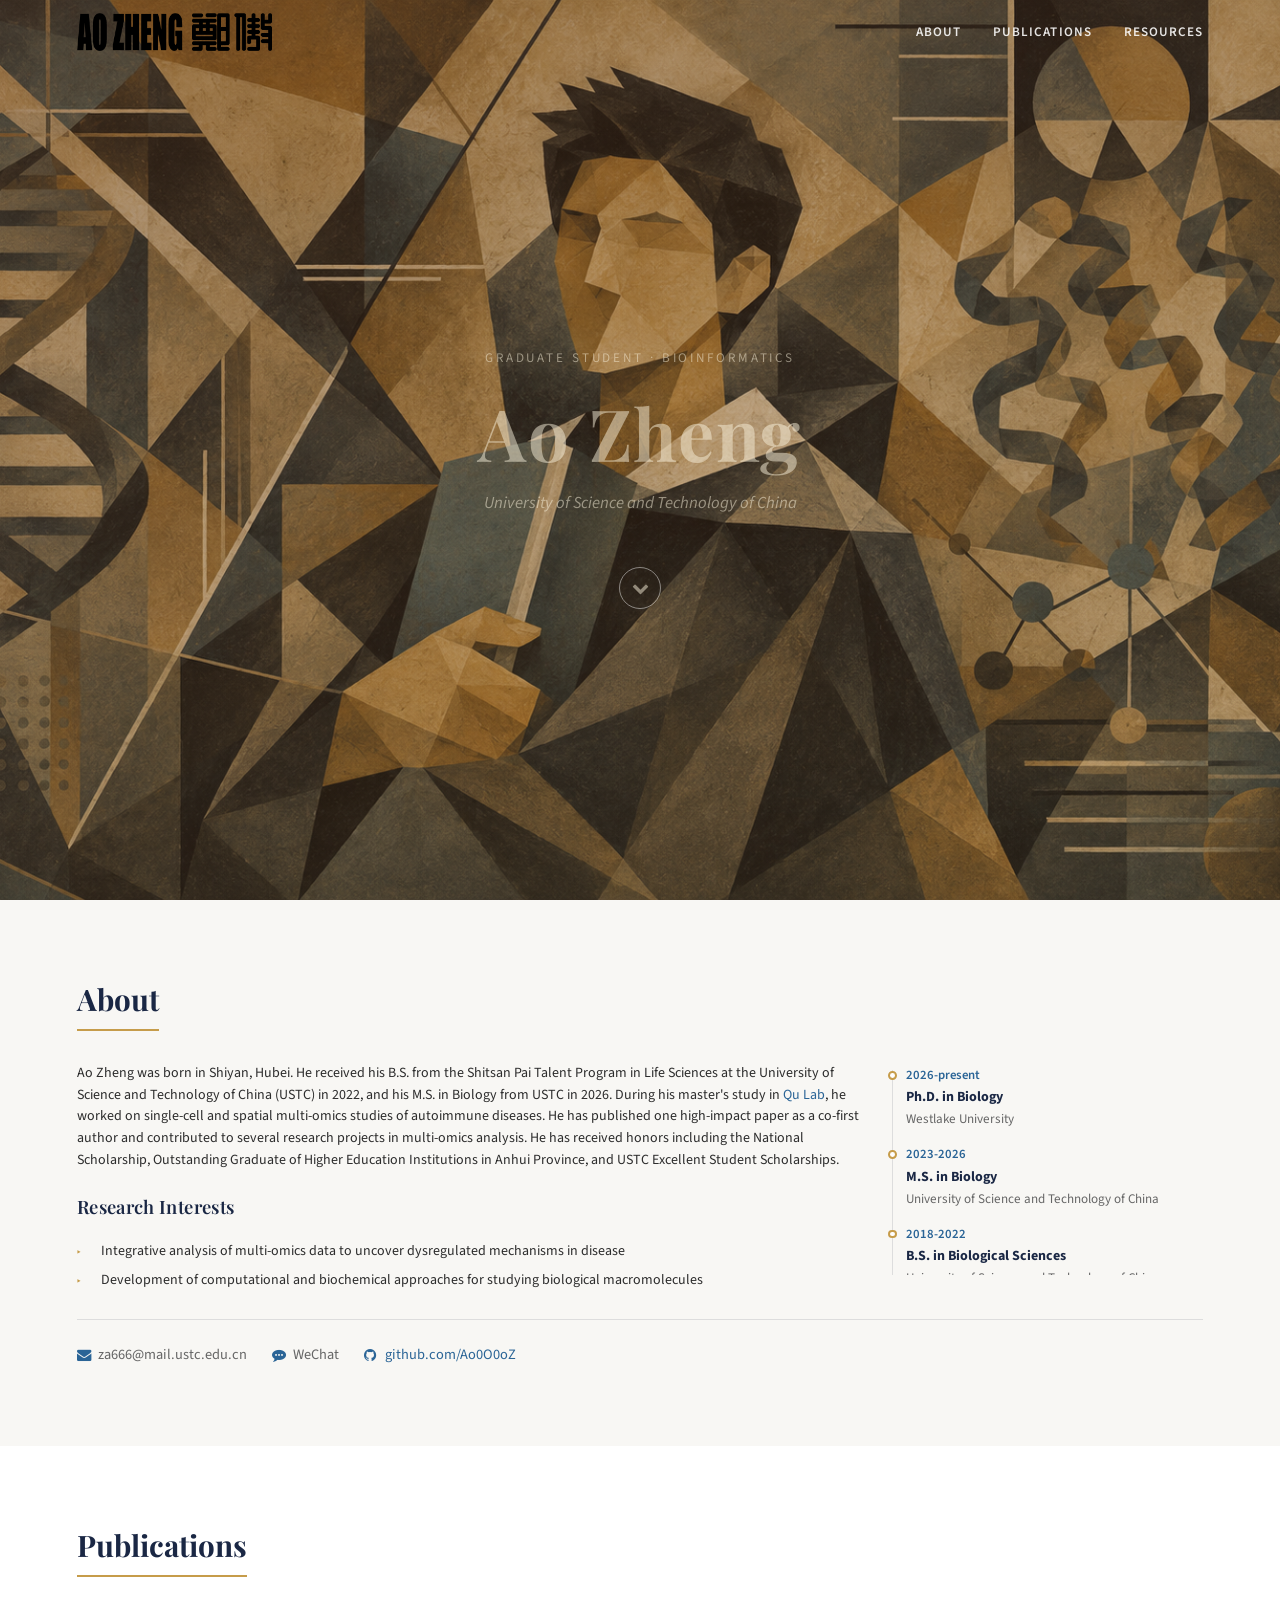
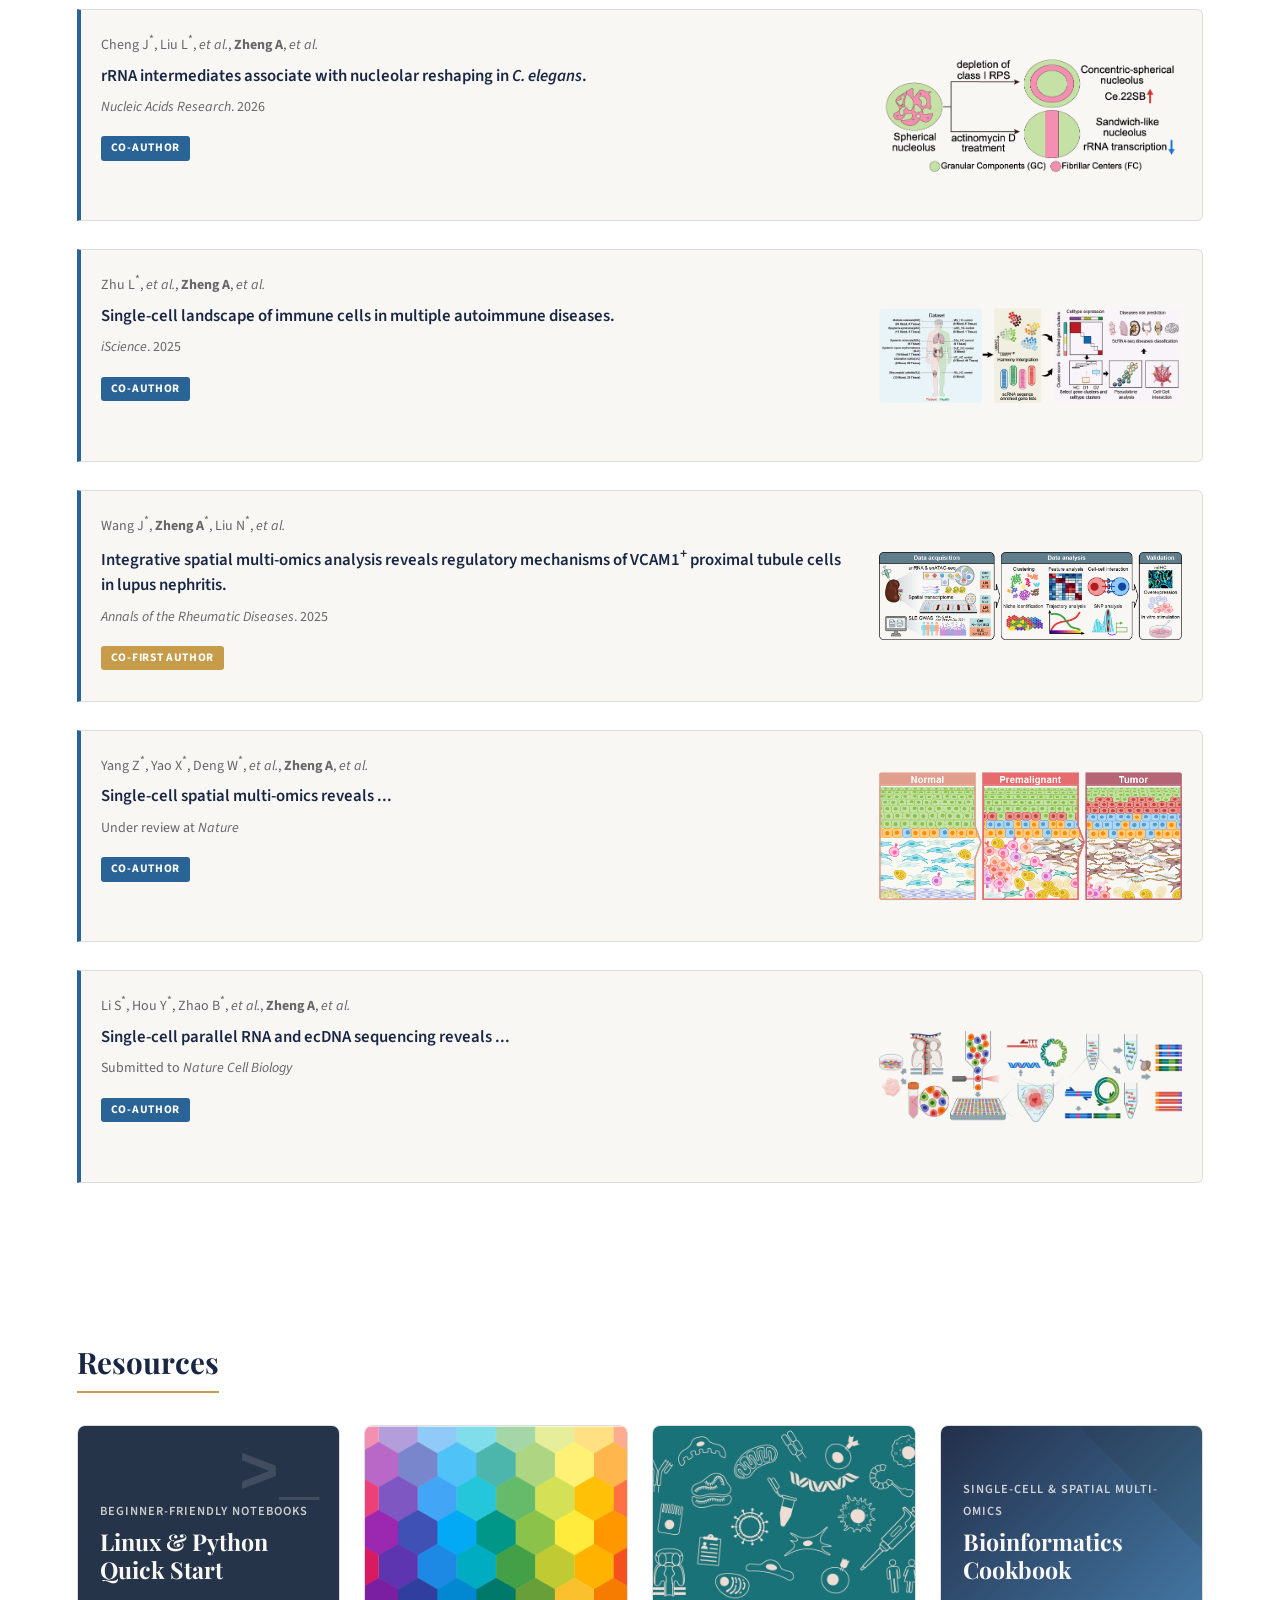
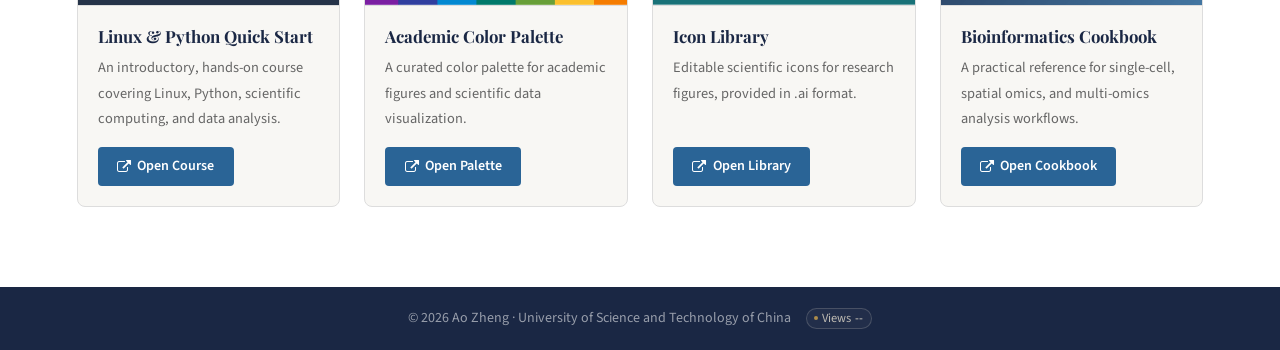
==== commit a641544f: "Update research interests" ====
--- a/index.html
+++ b/index.html
@@ -85,8 +85,8 @@
                 </div>
                 <h3 class="subsection-title" style="margin-top:1.5rem;">Research Interests</h3>
                 <ul class="interest-list">
-                    <li>Mining omics data to uncover autoimmune disease mechanisms</li>
-                    <li>Integrating computational and biochemical approaches to study disease-associated regulatory mechanisms</li>
+                    <li>Integrative analysis of multi-omics data to uncover dysregulated mechanisms in disease</li>
+                    <li>Development of computational and biochemical approaches for studying biological macromolecules</li>
                 </ul>
                 <div class="contact-info">
                     <span><i class="fa fa-envelope"></i> za666@mail.ustc.edu.cn</span>
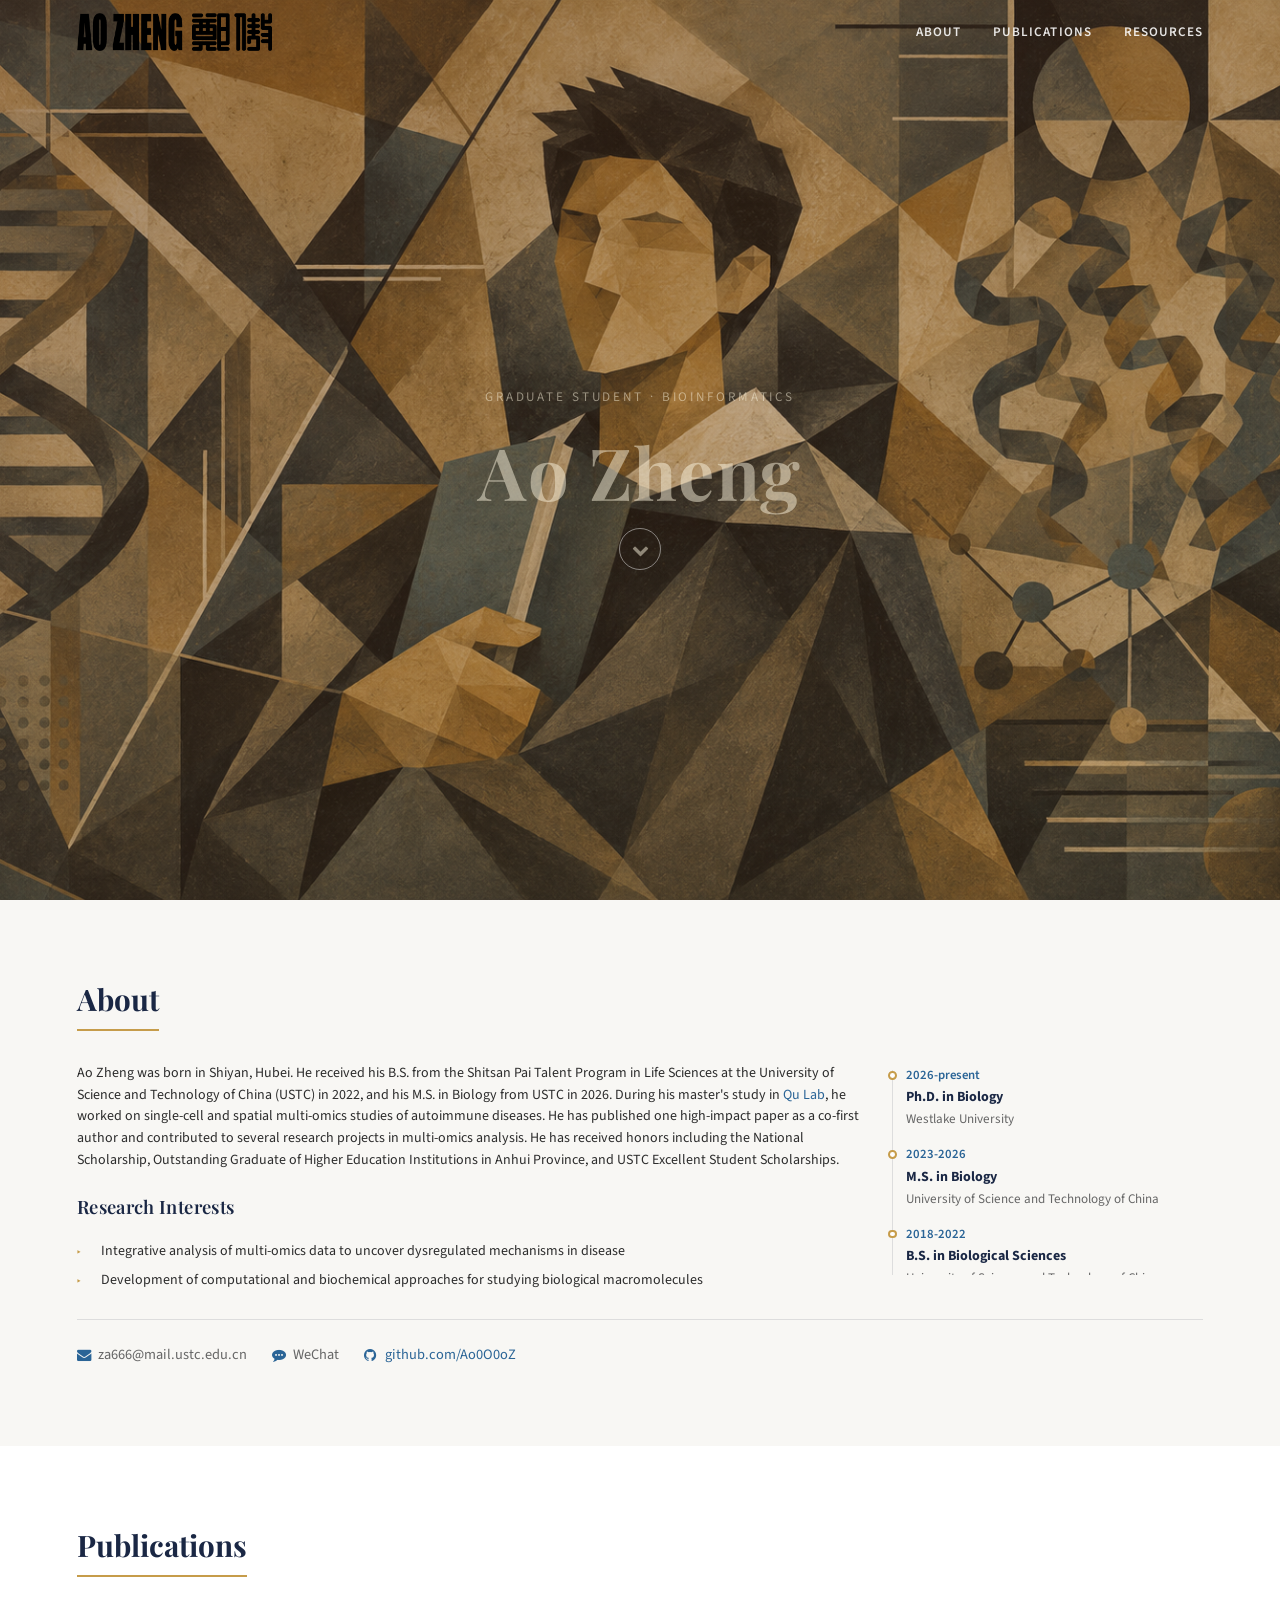
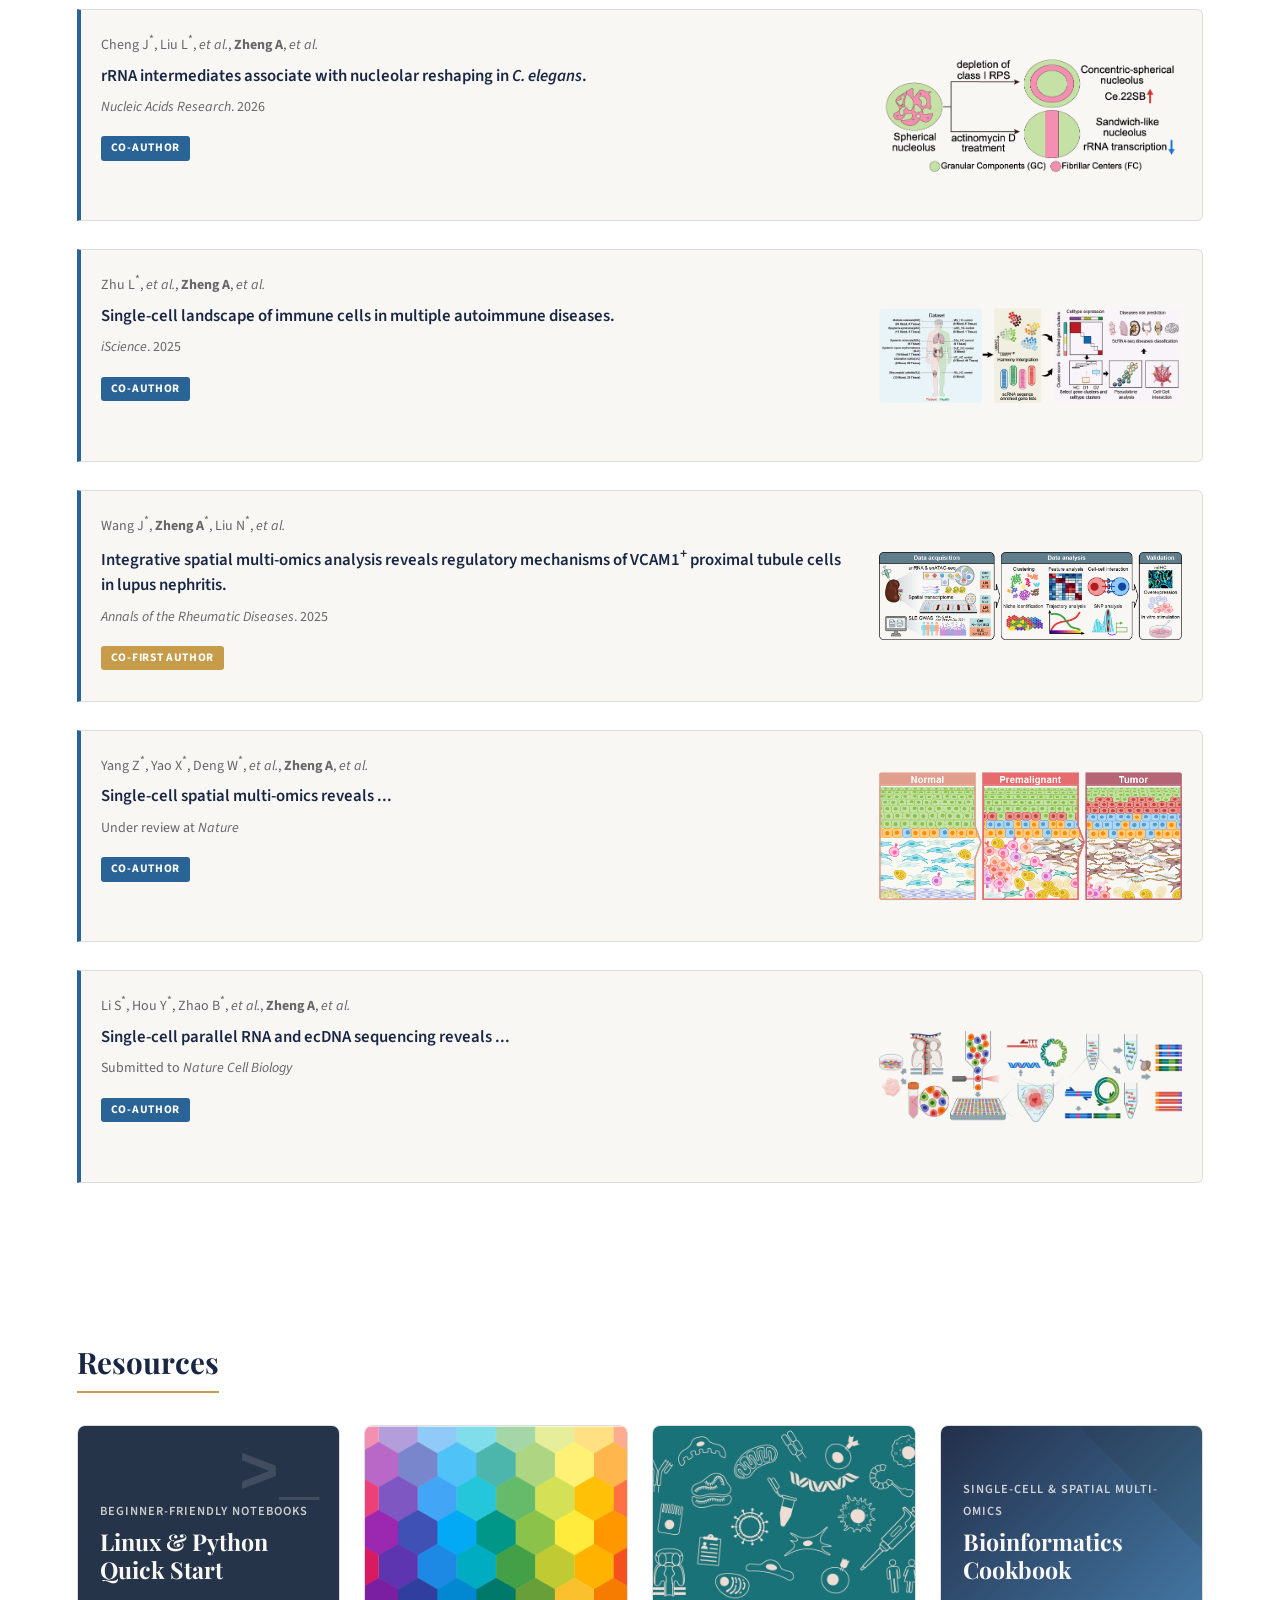
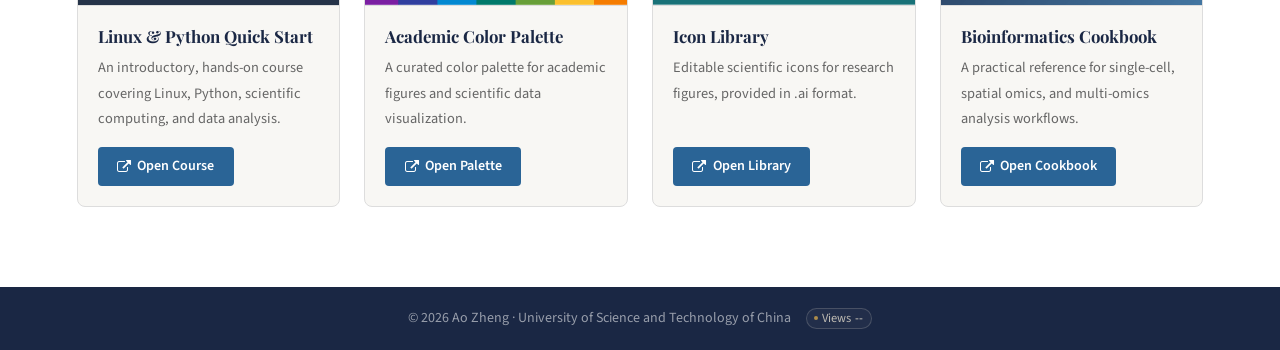
==== commit 1256686f: "Hide hero affiliation" ====
--- a/index.html
+++ b/index.html
@@ -45,7 +45,7 @@
     <div class="hero-content">
         <p class="hero-label">Graduate Student &middot; Bioinformatics</p>
         <h1 class="hero-name">Ao Zheng</h1>
-        <p class="hero-affil">University of Science and Technology of China</p>
+        <!-- <p class="hero-affil">University of Science and Technology of China</p> -->
         <a href="#about" class="hero-scroll" aria-label="Scroll to About">
             <i class="fa fa-chevron-down"></i>
         </a>
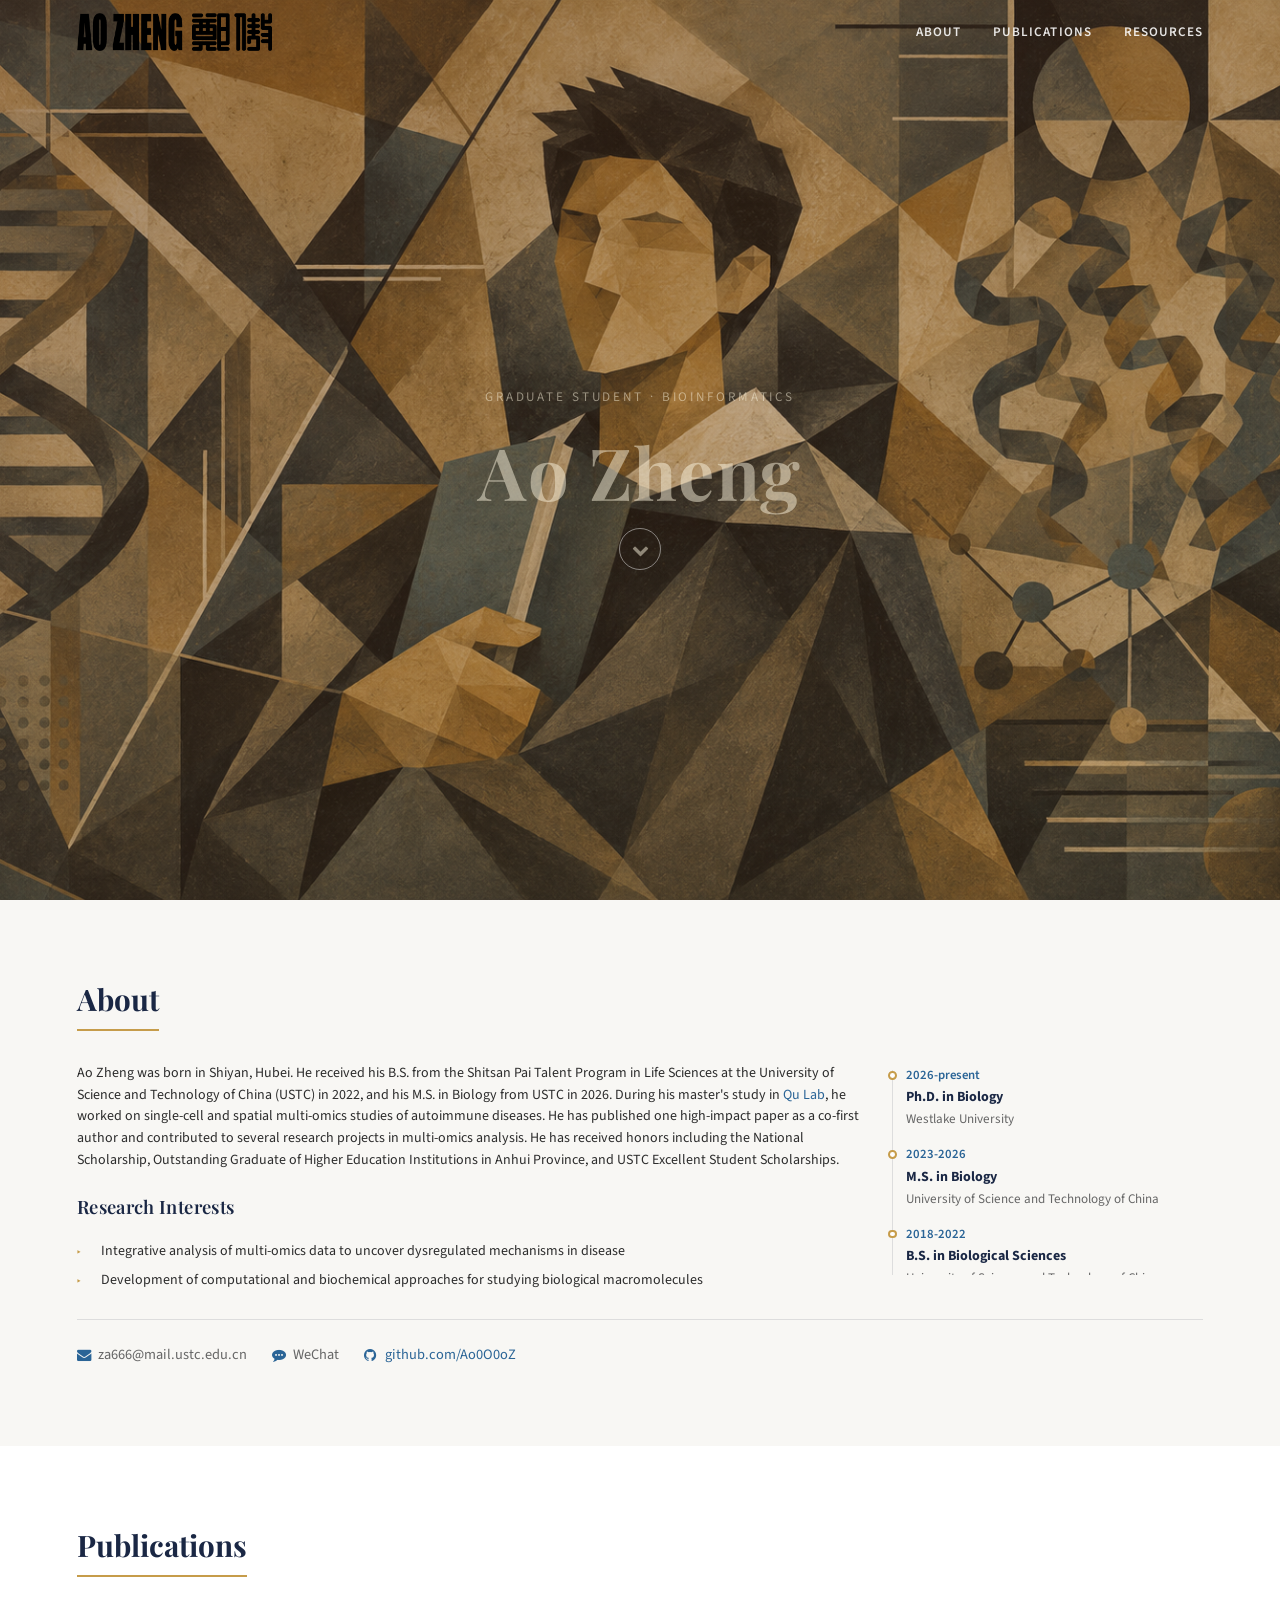
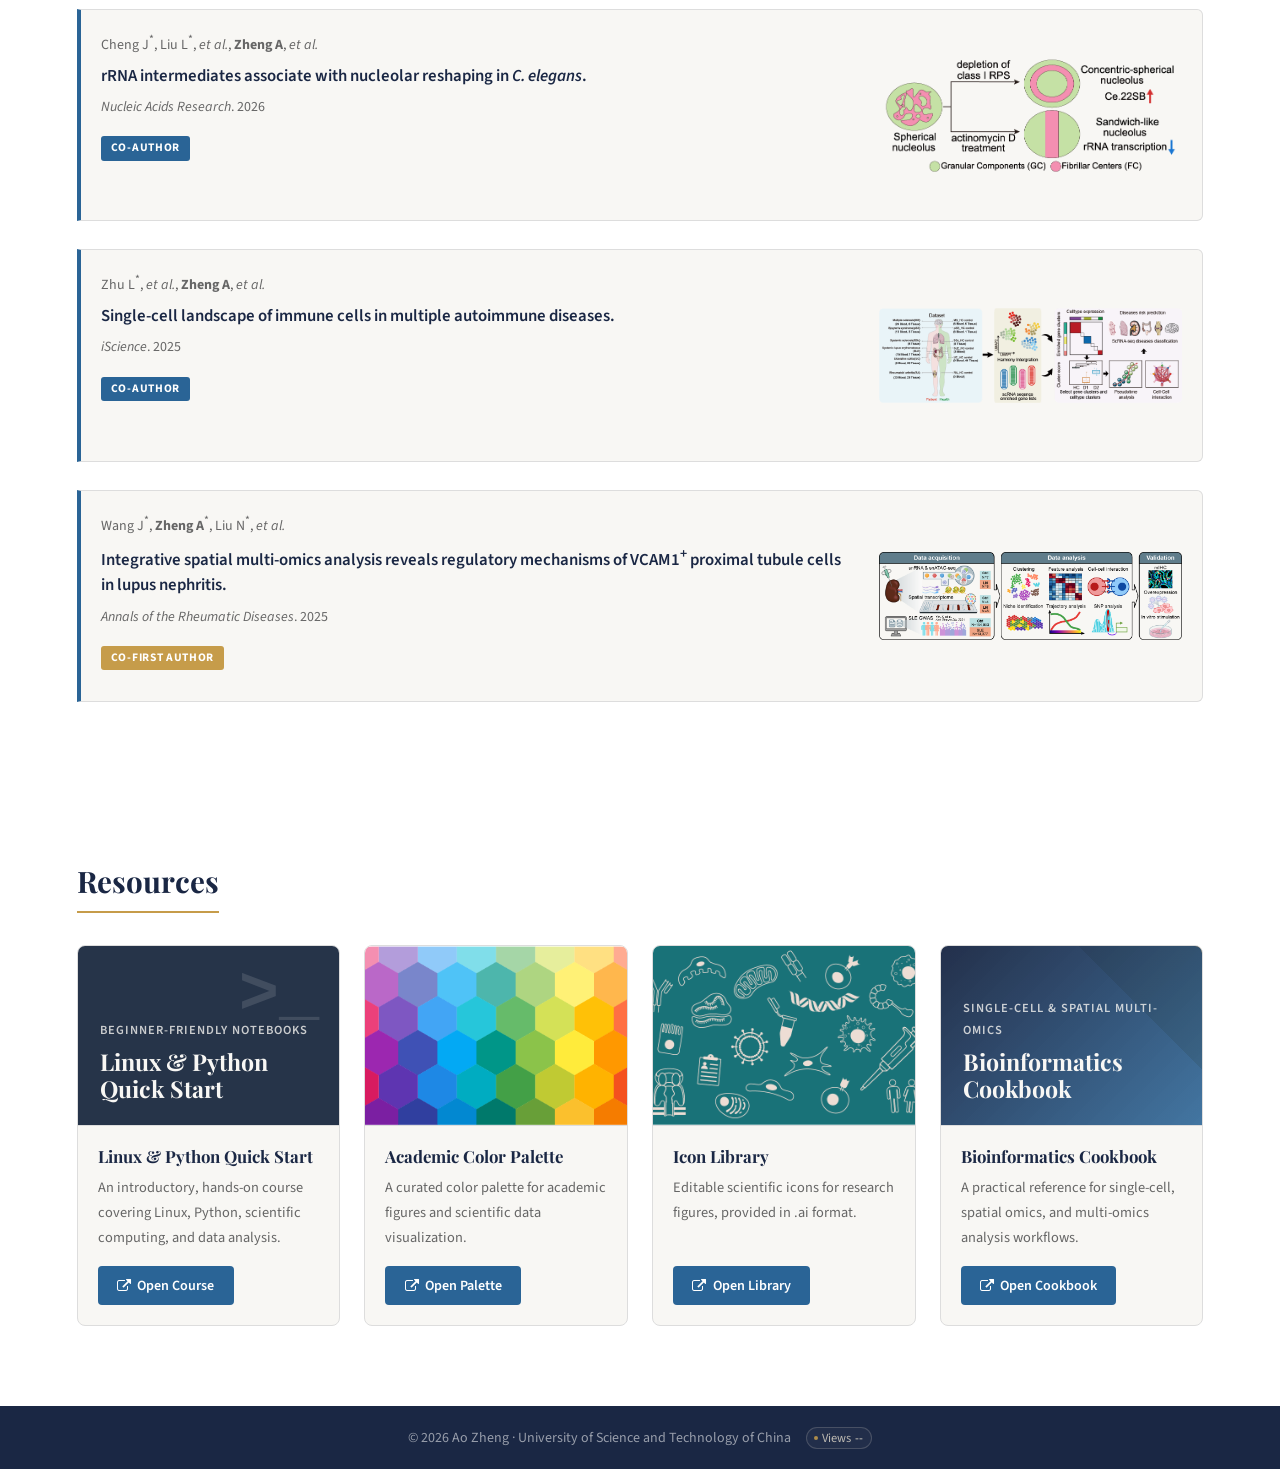
==== commit 2da64797: "Hide unpublished manuscripts" ====
--- a/index.html
+++ b/index.html
@@ -158,6 +158,7 @@
                 </div>
             </div>
 
+            <!-- Unpublished manuscript
             <div class="pub-item">
                 <div class="pub-content">
                     <p class="pub-authors">Yang Z<sup>*</sup>, Yao X<sup>*</sup>, Deng W<sup>*</sup>, <em>et al.</em>, <strong>Zheng A</strong>, <em>et al.</em></p>
@@ -169,7 +170,9 @@
                     <img src="images/publication-images/pub_a.png">
                 </div>
             </div>
-
+            -->
+
+            <!-- Unpublished manuscript
             <div class="pub-item">
                 <div class="pub-content">
                     <p class="pub-authors">Li S<sup>*</sup>, Hou Y<sup>*</sup>, Zhao B<sup>*</sup>, <em>et al.</em>, <strong>Zheng A</strong>, <em>et al.</em></p>
@@ -181,6 +184,7 @@
                     <img src="images/publication-images/pub_b.png">
                 </div>
             </div>
+            -->
 
         </div>
     </div>
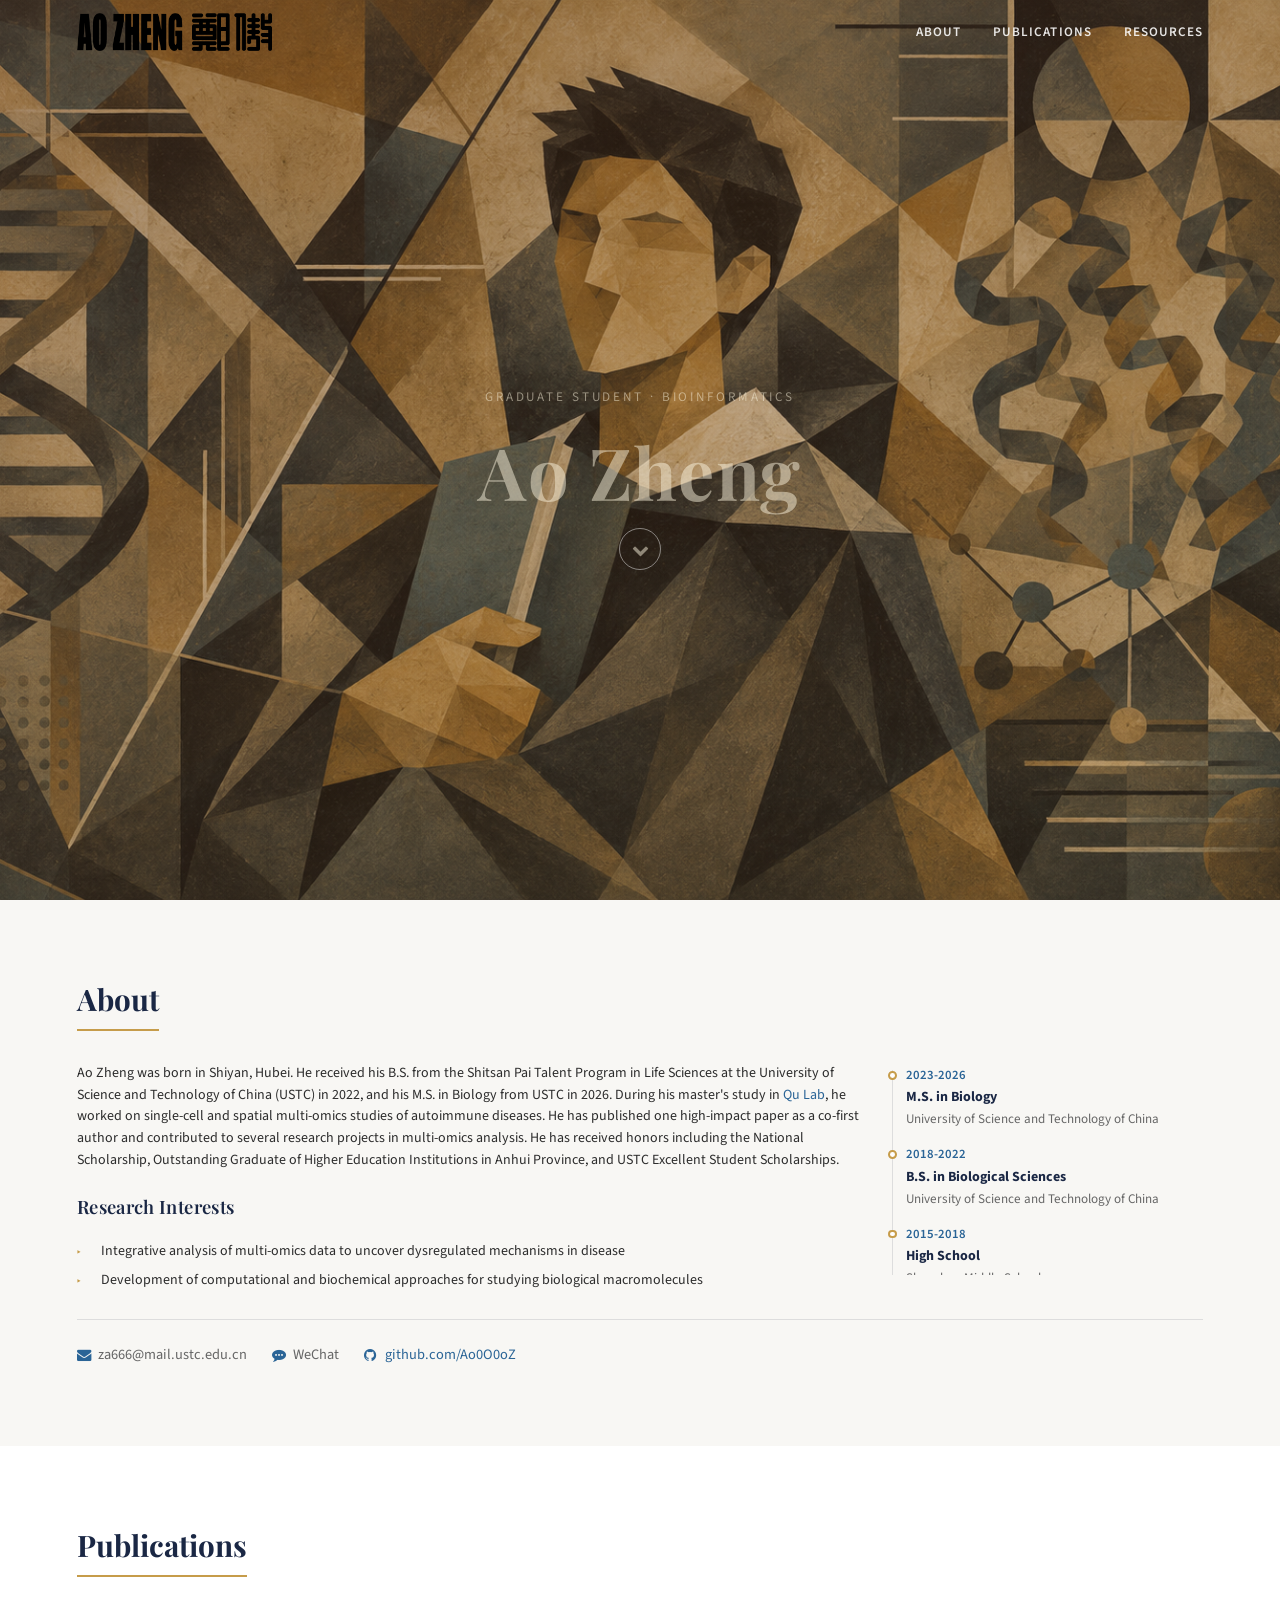
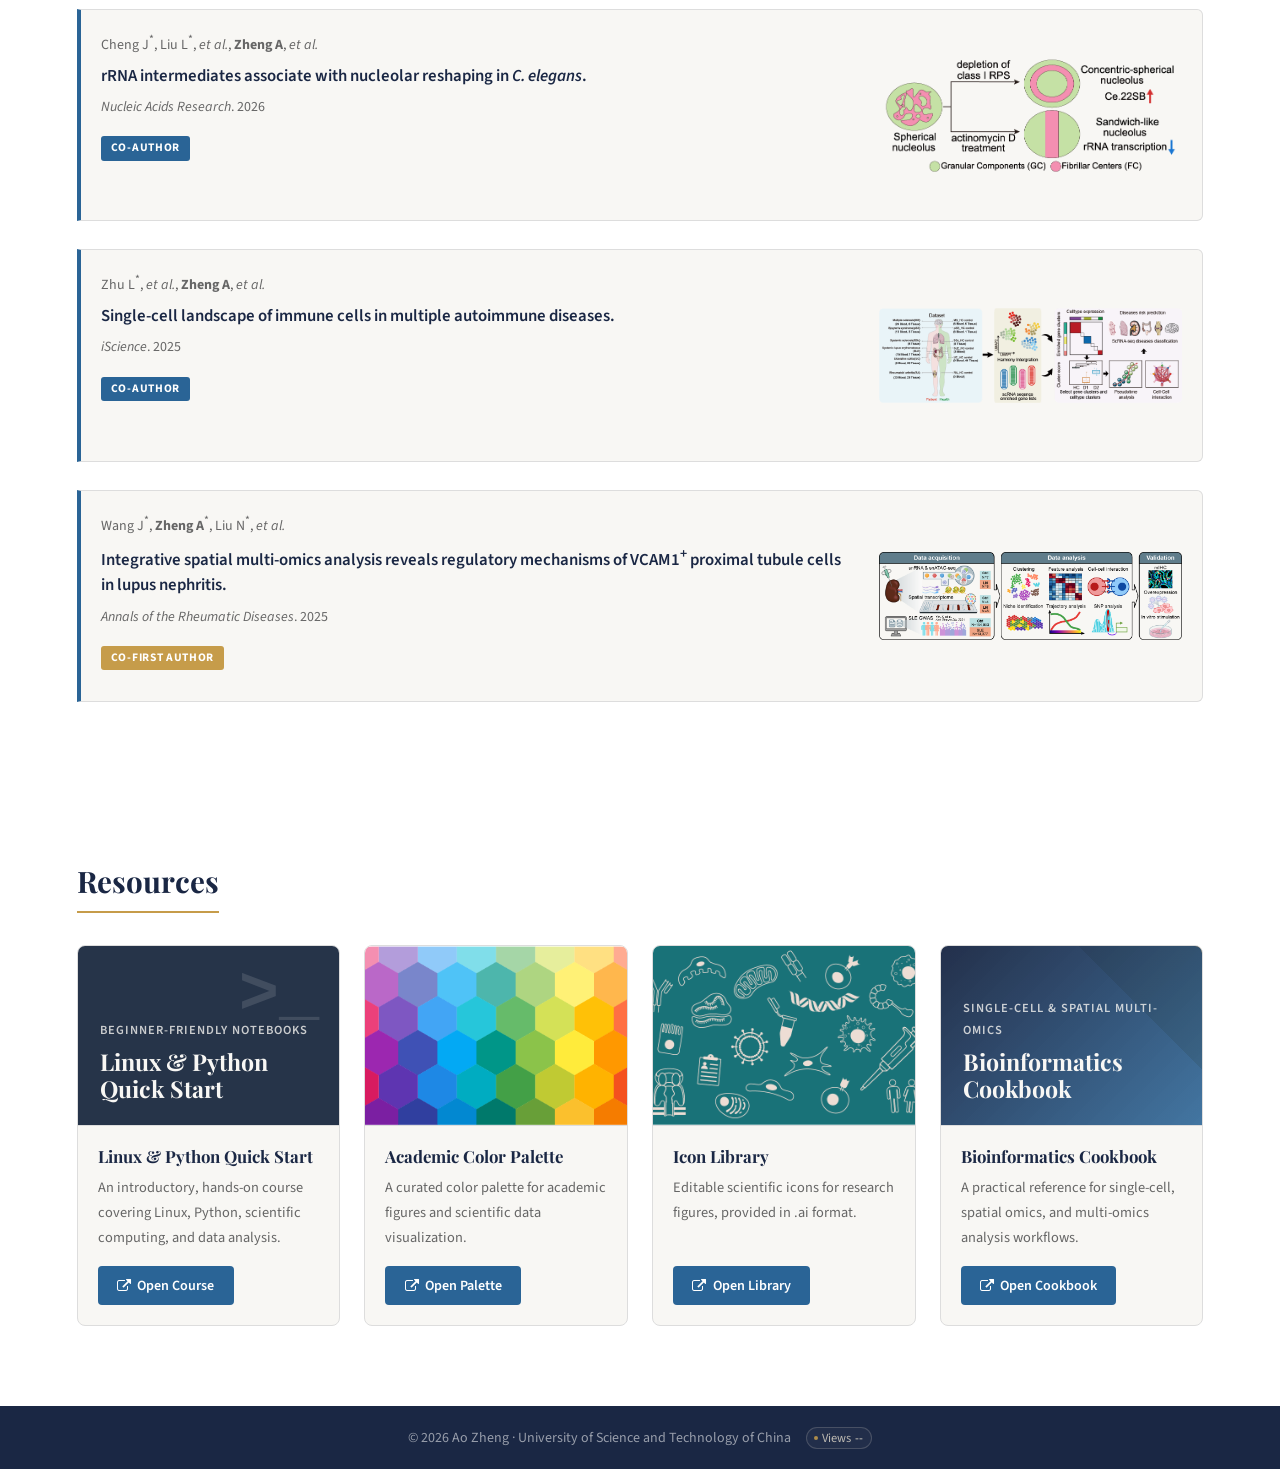
==== commit e9c7ffca: "Update education timeline" ====
--- a/index.html
+++ b/index.html
@@ -61,11 +61,6 @@
                 <p>Ao Zheng was born in Shiyan, Hubei. He received his B.S. from the Shitsan Pai Talent Program in Life Sciences at the University of Science and Technology of China (USTC) in 2022, and his M.S. in Biology from USTC in 2026. During his master's study in <a href="https://qulab.ustc.edu.cn/" target="_blank" rel="noopener">Qu Lab</a>, he worked on single-cell and spatial multi-omics studies of autoimmune diseases. He has published one high-impact paper as a co-first author and contributed to several research projects in multi-omics analysis. He has received honors including the National Scholarship, Outstanding Graduate of Higher Education Institutions in Anhui Province, and USTC Excellent Student Scholarships.</p>
                 <div class="education-panel" aria-label="Education timeline">
                     <div class="education-timeline">
-                        <div class="education-item">
-                            <span class="education-year">2026-present</span>
-                            <strong>Ph.D. in Biology</strong>
-                            <p>Westlake University</p>
-                        </div>
                         <div class="education-item">
                             <span class="education-year">2023-2026</span>
                             <strong>M.S. in Biology</strong>
@@ -254,7 +249,7 @@
     <div class="container">
         <p class="footer-line">
             <span>&copy; 2026 Ao Zheng &middot; University of Science and Technology of China</span>
-            <span class="visitor-counter" aria-label="Page views">Views <span id="vercount_value_site_pv">--</span></span>
+            <span class="visitor-counter" aria-label="Page views">Views <span id="vercount_value_page_pv">--</span></span>
         </p>
     </div>
 </footer>
--- a/css/academic.css
+++ b/css/academic.css
@@ -768,7 +768,7 @@
     opacity: 0.85;
 }
 
-#vercount_value_site_pv {
+#vercount_value_page_pv {
     color: rgba(248, 239, 218, 0.9);
     font-variant-numeric: tabular-nums;
 }
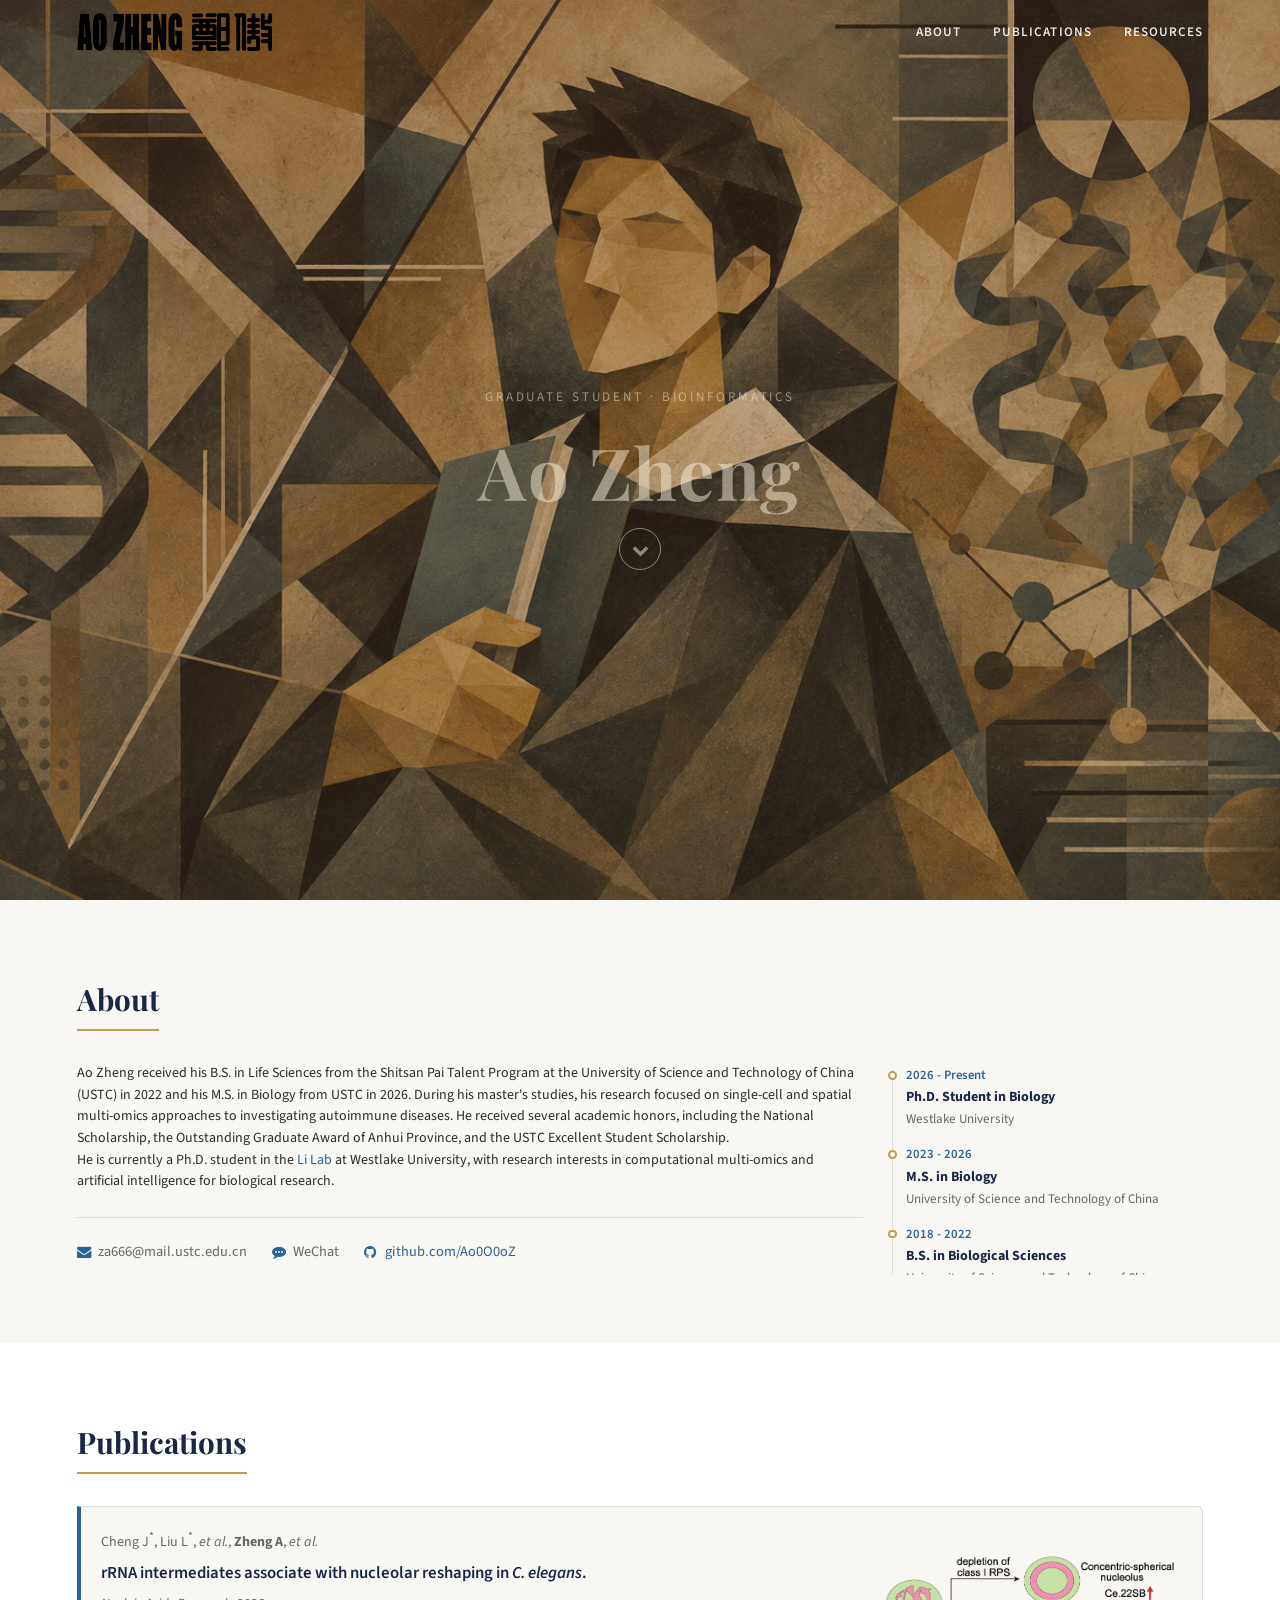
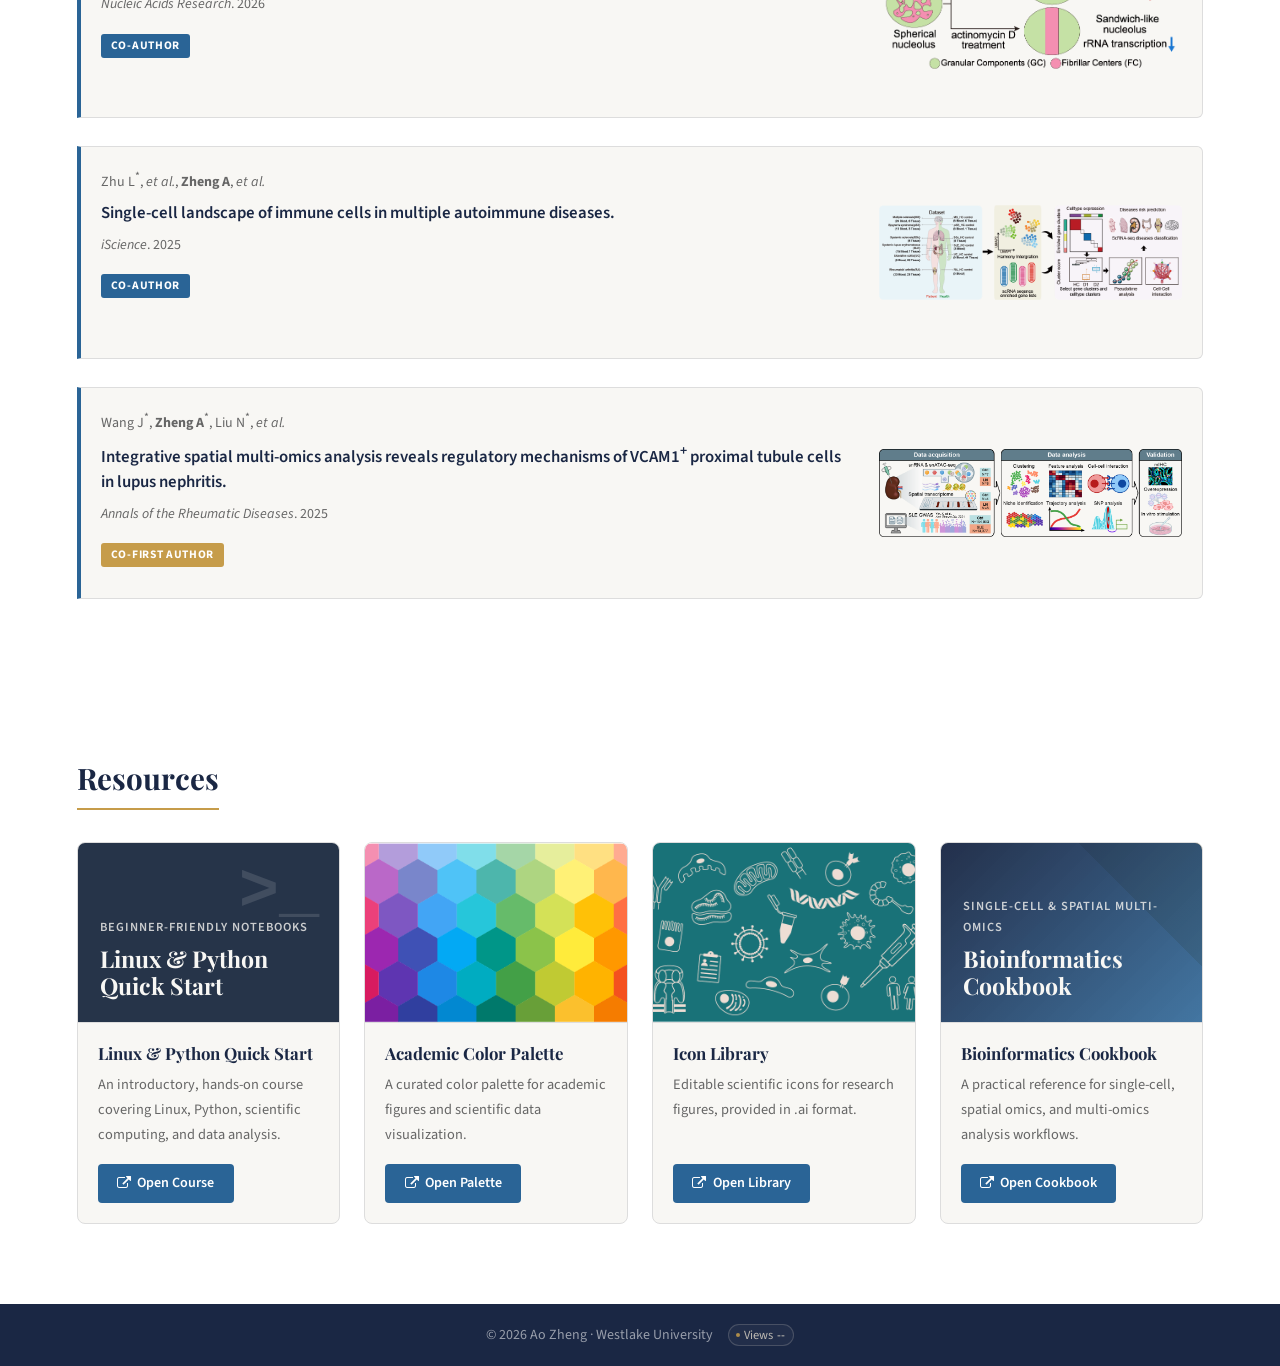
==== commit 2553a8eb: "Update introduction" ====
--- a/index.html
+++ b/index.html
@@ -4,8 +4,8 @@
     <meta charset="UTF-8">
     <meta name="viewport" content="width=device-width, initial-scale=1.0">
     <title>Ao Zheng — Bioinformatics Researcher</title>
-    <meta name="description" content="Personal website of Ao Zheng, graduate student at USTC specializing in bioinformatics and omics data analysis.">
-    <meta name="keywords" content="Ao Zheng, bioinformatics, USTC, single-cell, spatial omics">
+    <meta name="description" content="Personal website of Ao Zheng, PhD student at Westlake University specializing in bioinformatics and omics data analysis.">
+    <meta name="keywords" content="Ao Zheng, bioinformatics, single-cell, spatial omics">
     <link rel="shortcut icon" href="images/favicon.png">
 
     <!-- Google Fonts -->
@@ -45,7 +45,7 @@
     <div class="hero-content">
         <p class="hero-label">Graduate Student &middot; Bioinformatics</p>
         <h1 class="hero-name">Ao Zheng</h1>
-        <!-- <p class="hero-affil">University of Science and Technology of China</p> -->
+        <!-- <p class="hero-affil">Westlake University</p> -->
         <a href="#about" class="hero-scroll" aria-label="Scroll to About">
             <i class="fa fa-chevron-down"></i>
         </a>
@@ -58,31 +58,30 @@
         <h2 class="section-title">About</h2>
         <div class="about-layout">
             <div class="about-bio">
-                <p>Ao Zheng was born in Shiyan, Hubei. He received his B.S. from the Shitsan Pai Talent Program in Life Sciences at the University of Science and Technology of China (USTC) in 2022, and his M.S. in Biology from USTC in 2026. During his master's study in <a href="https://qulab.ustc.edu.cn/" target="_blank" rel="noopener">Qu Lab</a>, he worked on single-cell and spatial multi-omics studies of autoimmune diseases. He has published one high-impact paper as a co-first author and contributed to several research projects in multi-omics analysis. He has received honors including the National Scholarship, Outstanding Graduate of Higher Education Institutions in Anhui Province, and USTC Excellent Student Scholarships.</p>
+                <p>
+                    Ao Zheng received his B.S. in Life Sciences from the Shitsan Pai Talent Program at the University of Science and Technology of China (USTC) in 2022 and his M.S. in Biology from USTC in 2026.
+                    During his master's studies, his research focused on single-cell and spatial multi-omics approaches to investigating autoimmune diseases. He received several academic honors, including the National Scholarship, the Outstanding Graduate Award of Anhui Province, and the USTC Excellent Student Scholarship.</br>
+                    He is currently a Ph.D. student in the <a href="https://lili-lineagelab.com/" target="_blank" rel="noopener">Li Lab</a> at Westlake University, with research interests in computational multi-omics and artificial intelligence for biological research.
+                </p>
                 <div class="education-panel" aria-label="Education timeline">
                     <div class="education-timeline">
                         <div class="education-item">
-                            <span class="education-year">2023-2026</span>
+                            <span class="education-year">2026 - Present</span>
+                            <strong>Ph.D. Student in Biology</strong>
+                            <p>Westlake University</p>
+                        </div>
+                        <div class="education-item">
+                            <span class="education-year">2023 - 2026</span>
                             <strong>M.S. in Biology</strong>
                             <p>University of Science and Technology of China</p>
                         </div>
                         <div class="education-item">
-                            <span class="education-year">2018-2022</span>
+                            <span class="education-year">2018 - 2022</span>
                             <strong>B.S. in Biological Sciences</strong>
                             <p>University of Science and Technology of China</p>
                         </div>
-                        <div class="education-item">
-                            <span class="education-year">2015-2018</span>
-                            <strong>High School</strong>
-                            <p>Shenzhen Middle School</p>
-                        </div>
                     </div>
                 </div>
-                <h3 class="subsection-title" style="margin-top:1.5rem;">Research Interests</h3>
-                <ul class="interest-list">
-                    <li>Integrative analysis of multi-omics data to uncover dysregulated mechanisms in disease</li>
-                    <li>Development of computational and biochemical approaches for studying biological macromolecules</li>
-                </ul>
                 <div class="contact-info">
                     <span><i class="fa fa-envelope"></i> za666@mail.ustc.edu.cn</span>
                     <button type="button" class="wechat-toggle" id="wechatToggle" aria-expanded="false" aria-controls="wechatQr">
@@ -248,7 +247,7 @@
 <footer id="footer">
     <div class="container">
         <p class="footer-line">
-            <span>&copy; 2026 Ao Zheng &middot; University of Science and Technology of China</span>
+            <span>&copy; 2026 Ao Zheng &middot; Westlake University</span>
             <span class="visitor-counter" aria-label="Page views">Views <span id="vercount_value_page_pv">--</span></span>
         </p>
     </div>
--- a/css/academic.css
+++ b/css/academic.css
@@ -248,6 +248,7 @@
 }
 
 .about-bio {
+    --about-bio-inset: min(36%, 340px);
     font-size: 0.875rem;
     line-height: 1.55;
 }
@@ -255,7 +256,7 @@
 .about-bio p { margin-bottom: 1rem; }
 
 .about-bio > p:first-child {
-    padding-right: min(36%, 340px);
+    padding-right: var(--about-bio-inset);
 }
 
 .interest-list {
@@ -348,11 +349,18 @@
 }
 
 .contact-info {
+    position: relative;
     display: flex;
     flex-wrap: wrap;
     gap: 0.75rem 1.5rem;
     margin-top: 1.5rem;
     padding-top: 1.5rem;
+}
+
+.contact-info::before {
+    content: '';
+    position: absolute;
+    inset: 0 var(--about-bio-inset) auto 0;
     border-top: 1px solid var(--border);
 }
 
@@ -822,8 +830,8 @@
         border-color: transparent !important;
     }
 
-    .about-bio > p:first-child {
-        padding-right: 0;
+    .about-bio {
+        --about-bio-inset: 0px;
     }
 
     .education-panel {
